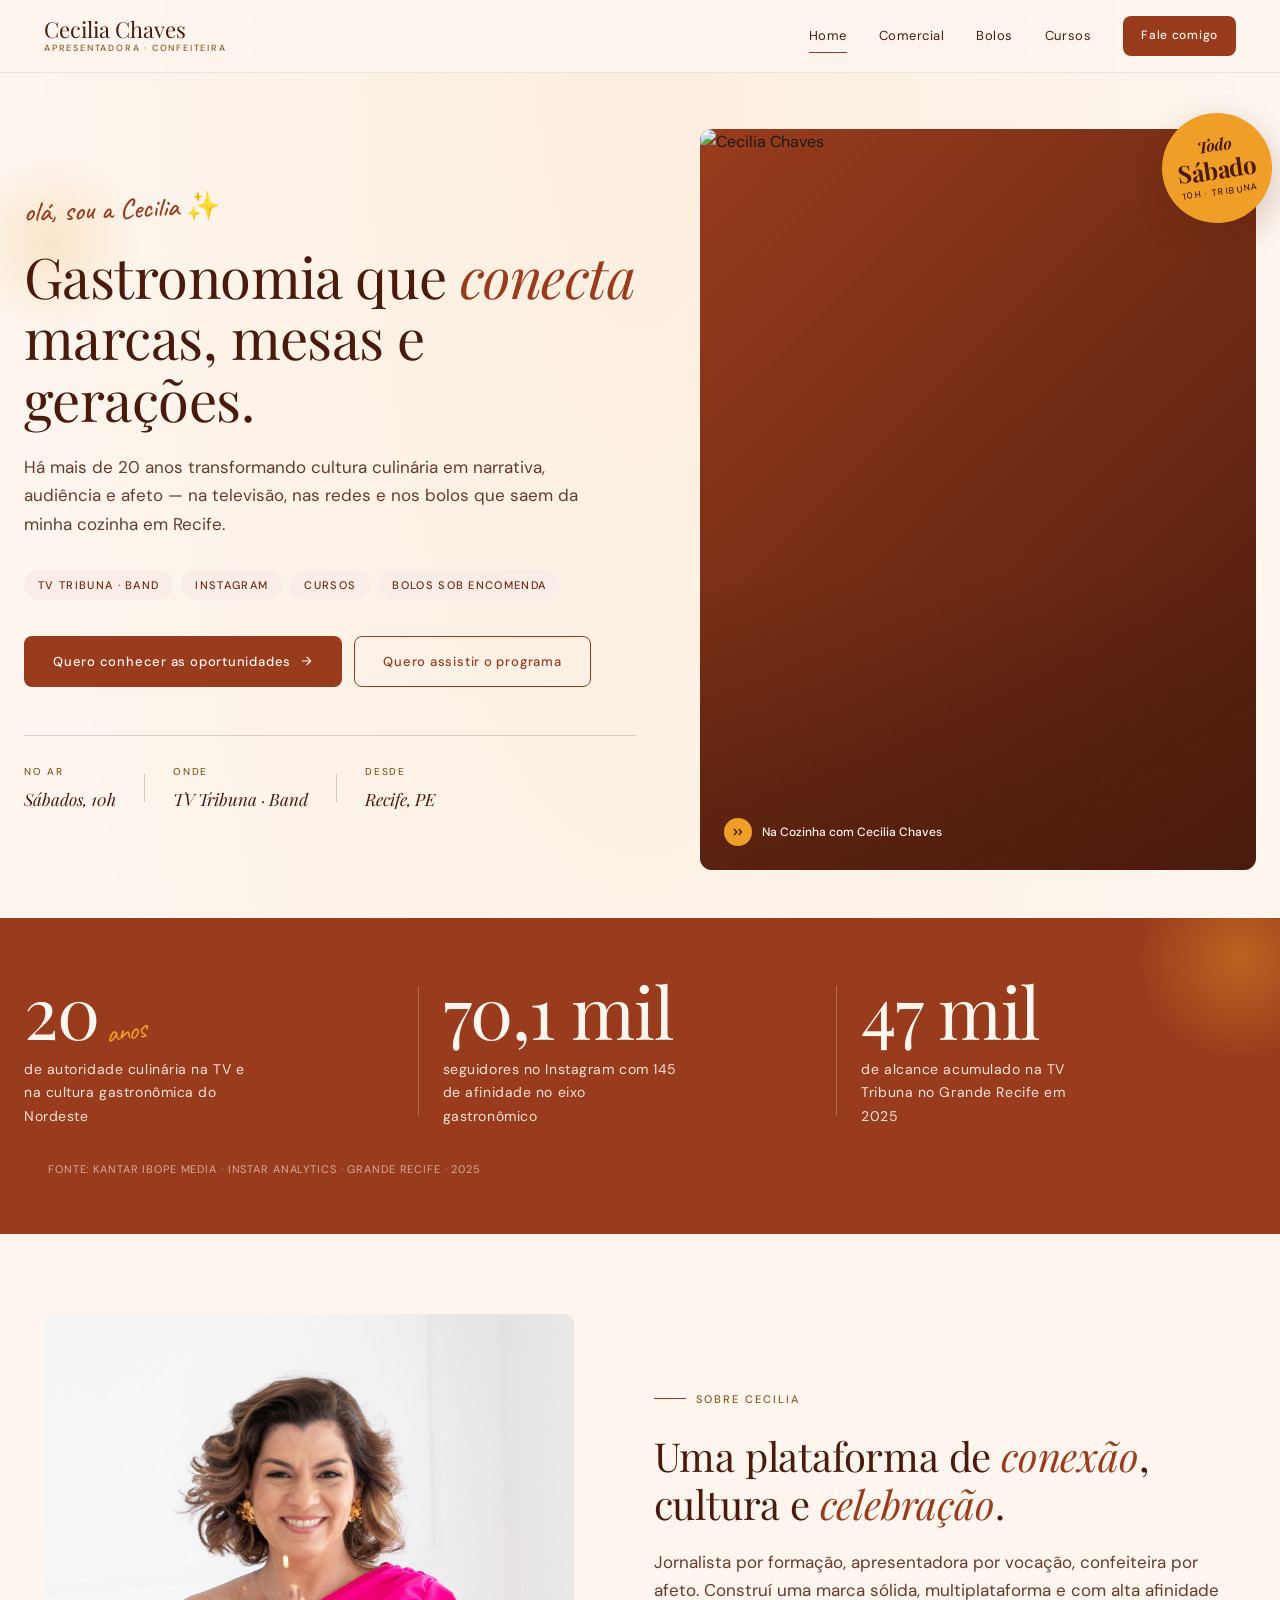
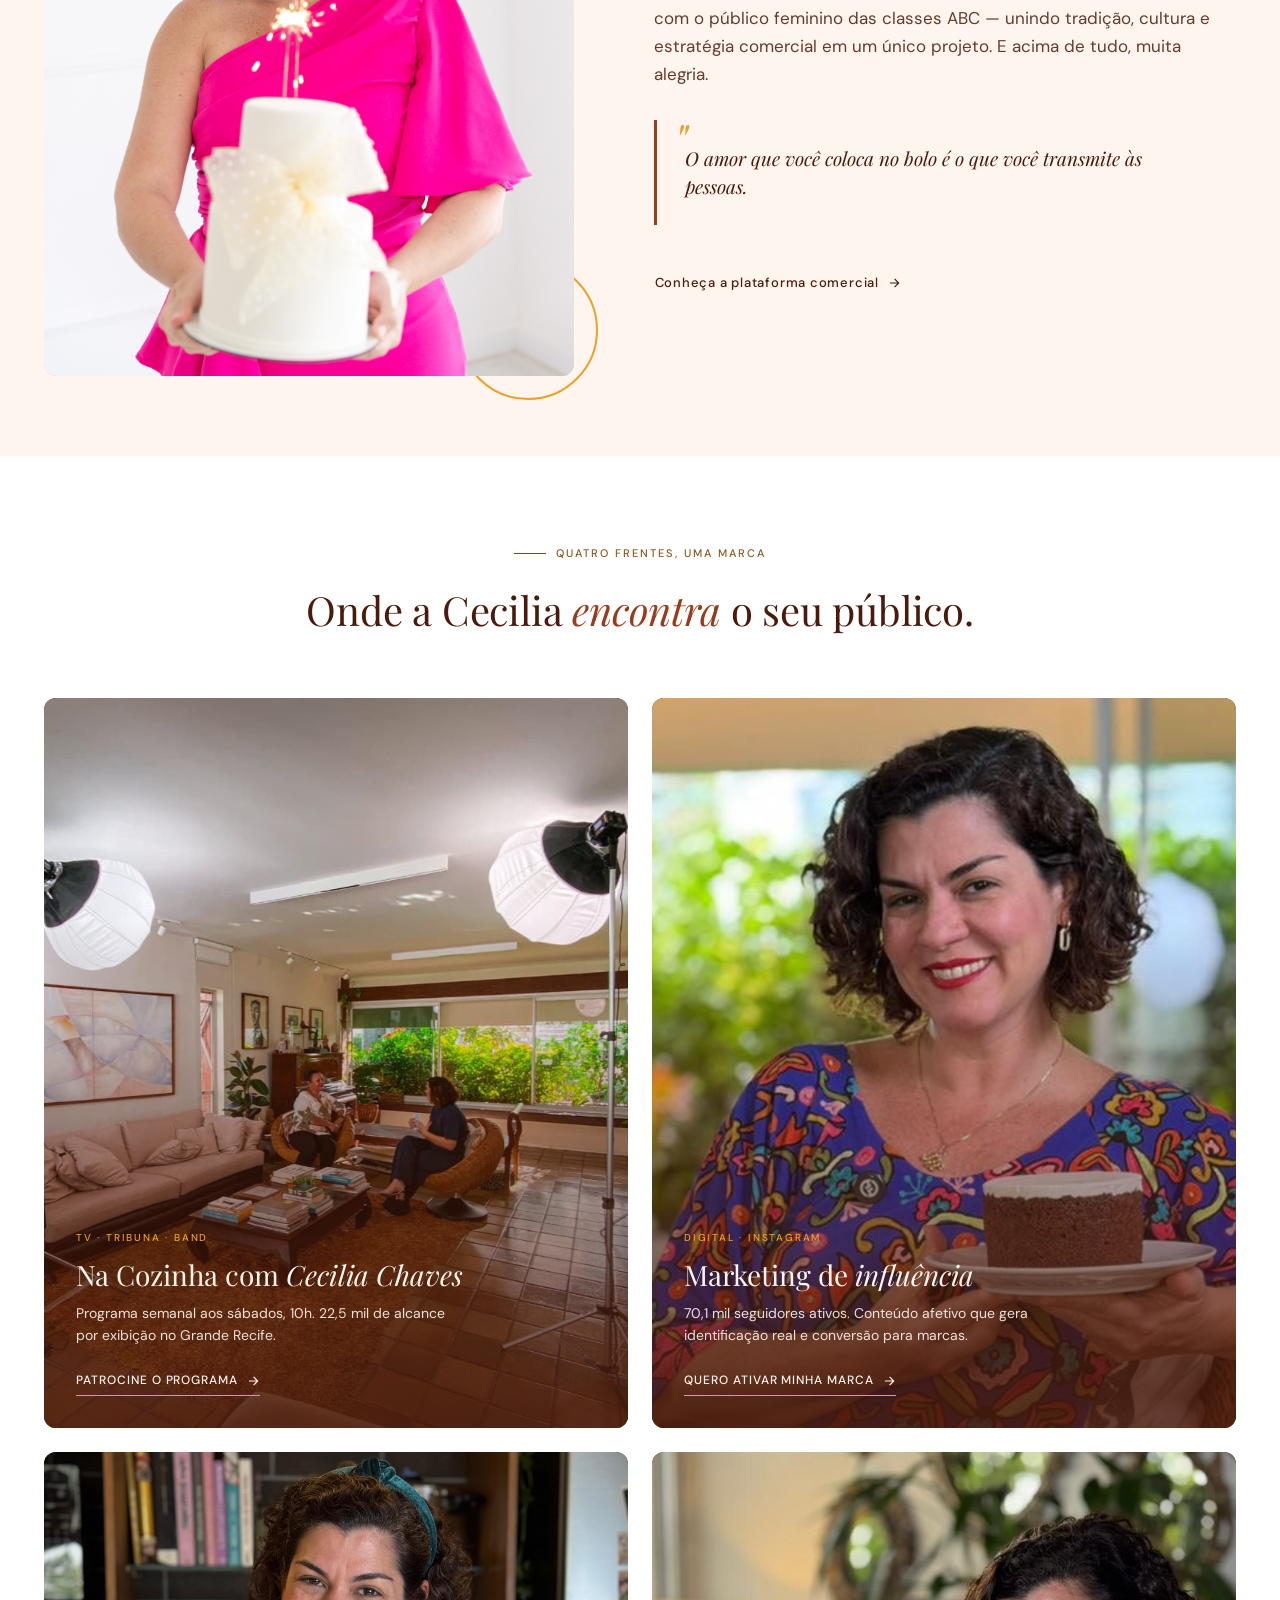
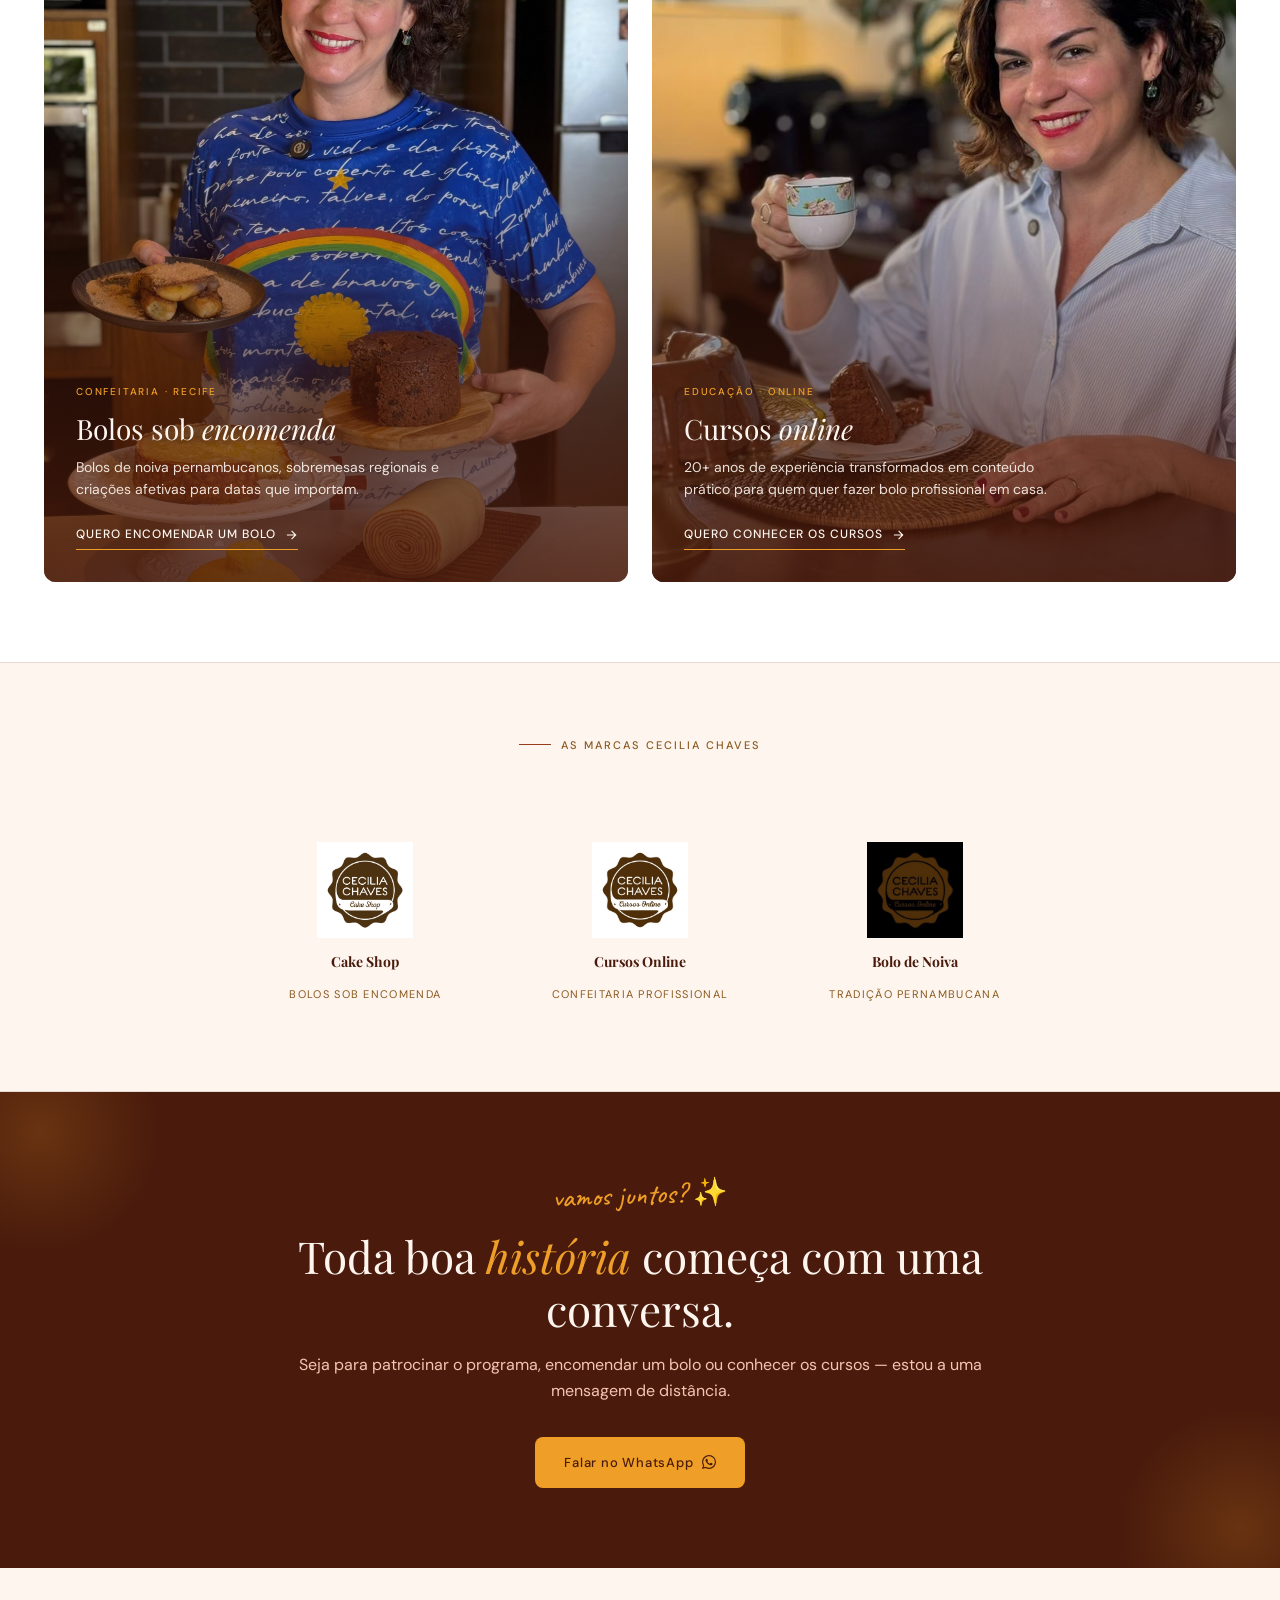
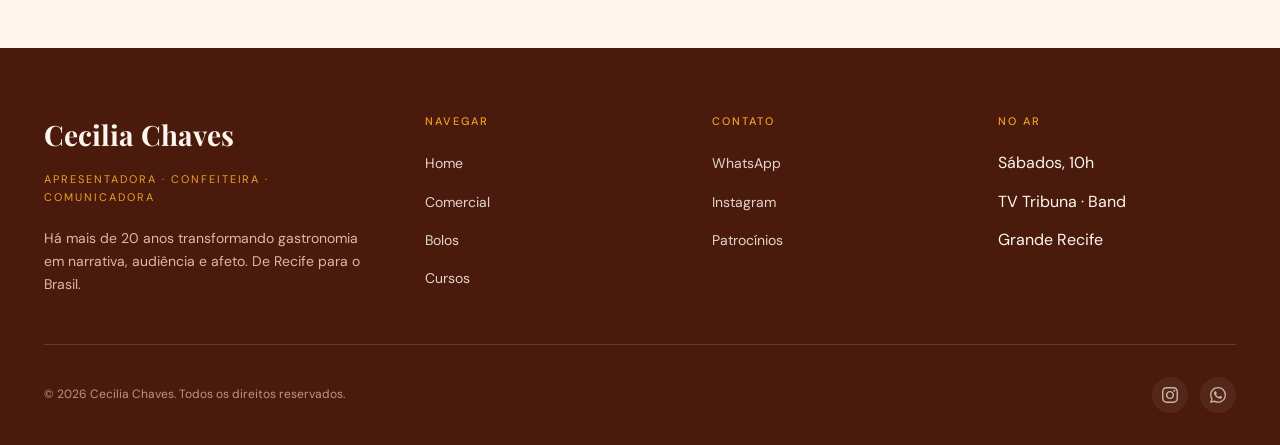
==== index.html @ 83be146f "versão inicial site" ====
<!DOCTYPE html>
<html lang="pt-BR">
<head>
  <meta charset="UTF-8">
  <meta name="viewport" content="width=device-width, initial-scale=1.0">
  <title>Cecilia Chaves — Apresentadora, Confeiteira, Comunicadora</title>
  <meta name="description" content="Há mais de 20 anos transformando gastronomia em narrativa, audiência e afeto. Apresentadora do Na Cozinha com Cecilia Chaves na TV Tribuna | Band.">
  <link rel="preconnect" href="https://fonts.googleapis.com">
  <link rel="preconnect" href="https://fonts.gstatic.com" crossorigin>
  <link href="https://fonts.googleapis.com/css2?family=Playfair+Display:ital,wght@0,400;0,700;1,400;1,700&family=DM+Sans:wght@300;400;500&family=Caveat:wght@400;500&display=swap" rel="stylesheet">
  <link rel="stylesheet" href="style.css">
  <style>
    /* Subtle warm gradient on page background */
    body {
      background:
        radial-gradient(ellipse 80% 60% at 50% 0%, rgba(239, 159, 39, 0.08) 0%, transparent 60%),
        var(--creme);
    }

    /* HERO */
    .hero {
      padding: 56px 24px 48px;
      overflow: hidden;
      position: relative;
    }
    .hero::before {
      content: '';
      position: absolute;
      top: 80px;
      left: -40px;
      width: 180px;
      height: 180px;
      background: radial-gradient(circle, rgba(239, 159, 39, 0.18) 0%, transparent 70%);
      pointer-events: none;
      z-index: 0;
    }
    .hero__inner {
      max-width: var(--max-width);
      margin: 0 auto;
      display: grid;
      grid-template-columns: 1.1fr 1fr;
      gap: 64px;
      align-items: center;
      position: relative;
      z-index: 1;
    }
    .hero__handwritten {
      font-family: 'Caveat', cursive;
      font-weight: 500;
      font-size: 28px;
      color: var(--terracota);
      margin: 0 0 12px;
      transform: rotate(-2deg);
      display: inline-block;
    }
    .hero__roles {
      display: flex;
      flex-wrap: wrap;
      gap: 8px;
      margin-bottom: 36px;
    }
    .hero__ctas {
      display: flex;
      flex-wrap: wrap;
      gap: 12px;
      margin-bottom: 48px;
    }
    .hero__meta {
      display: flex;
      align-items: center;
      gap: 28px;
      padding-top: 28px;
      border-top: 0.5px solid rgba(74, 27, 12, 0.18);
      flex-wrap: wrap;
    }
    .hero__meta-label {
      font-family: var(--font-body);
      font-weight: 500;
      font-size: 10px;
      letter-spacing: 0.18em;
      text-transform: uppercase;
      color: var(--canela);
      margin-bottom: 4px;
    }
    .hero__meta-value {
      font-family: var(--font-display);
      font-style: italic;
      font-size: 17px;
      color: var(--cacau);
    }
    .hero__meta-divider {
      width: 1px;
      height: 28px;
      background: rgba(74, 27, 12, 0.18);
    }
    .hero__visual {
      position: relative;
      aspect-ratio: 3 / 4;
    }
    .hero__photo {
      width: 100%;
      height: 100%;
      border-radius: var(--radius-md);
      overflow: hidden;
      position: relative;
      background: linear-gradient(135deg, var(--terracota) 0%, var(--cacau) 100%);
    }
    .hero__photo img {
      width: 100%;
      height: 100%;
      object-fit: cover;
      object-position: center 35%;
    }
    .hero__photo::after {
      content: '';
      position: absolute;
      inset: 0;
      background: linear-gradient(180deg, transparent 60%, rgba(74, 27, 12, 0.55) 100%);
      pointer-events: none;
      z-index: 1;
    }
    .hero__photo-caption {
      position: absolute;
      left: 24px;
      bottom: 24px;
      right: 24px;
      z-index: 2;
      display: flex;
      align-items: center;
      gap: 10px;
      color: var(--creme);
    }
    .hero__photo-caption-icon {
      width: 28px;
      height: 28px;
      border-radius: 50%;
      background: var(--mel);
      display: flex;
      align-items: center;
      justify-content: center;
      flex-shrink: 0;
    }
    .hero__photo-caption-text {
      font-family: var(--font-body);
      font-weight: 500;
      font-size: 12px;
      line-height: 1.4;
    }
    .hero__badge {
      position: absolute;
      top: -16px;
      right: -16px;
      width: 110px;
      height: 110px;
      border-radius: 50%;
      background: var(--mel);
      color: var(--cacau);
      display: flex;
      flex-direction: column;
      align-items: center;
      justify-content: center;
      text-align: center;
      transform: rotate(-8deg);
      z-index: 3;
      box-shadow: 0 12px 32px rgba(74, 27, 12, 0.22);
      animation: badgeBob 4s ease-in-out infinite;
    }
    @keyframes badgeBob {
      0%, 100% { transform: rotate(-8deg) translateY(0); }
      50% { transform: rotate(-6deg) translateY(-4px); }
    }
    .hero__badge-day {
      font-family: var(--font-display);
      font-style: italic;
      font-weight: 700;
      font-size: 16px;
      line-height: 1;
    }
    .hero__badge-time {
      font-family: var(--font-display);
      font-weight: 700;
      font-size: 24px;
      line-height: 1;
      margin: 4px 0 4px;
    }
    .hero__badge-channel {
      font-family: var(--font-body);
      font-weight: 500;
      font-size: 9px;
      letter-spacing: 0.16em;
      text-transform: uppercase;
    }

    /* STATS BAR */
    .stats {
      background: var(--terracota);
      color: var(--creme);
      padding: 56px 24px;
      position: relative;
      overflow: hidden;
    }
    .stats::before {
      content: '';
      position: absolute;
      top: -80px;
      right: -80px;
      width: 240px;
      height: 240px;
      background: radial-gradient(circle, rgba(239, 159, 39, 0.4) 0%, transparent 60%);
      border-radius: 50%;
    }
    .stats__inner {
      max-width: var(--max-width);
      margin: 0 auto;
      display: grid;
      grid-template-columns: repeat(3, 1fr);
      gap: 24px;
      position: relative;
    }
    .stat {
      text-align: left;
      padding-right: 32px;
      position: relative;
    }
    .stat:not(:last-child)::after {
      content: '';
      position: absolute;
      right: 0;
      top: 12px;
      bottom: 12px;
      width: 1px;
      background: rgba(253, 245, 238, 0.25);
    }
    .stat__number {
      font-family: var(--font-display);
      font-weight: 400;
      font-size: clamp(40px, 6vw, 72px);
      line-height: 1;
      margin: 0 0 12px;
      letter-spacing: -0.02em;
      display: flex;
      align-items: baseline;
      gap: 8px;
    }
    .stat__number-mark {
      font-family: 'Caveat', cursive;
      font-size: 28px;
      color: var(--mel);
      transform: rotate(-8deg);
      display: inline-block;
    }
    .stat__label {
      font-family: var(--font-body);
      font-weight: 400;
      font-size: 14px;
      letter-spacing: 0.04em;
      opacity: 0.9;
      max-width: 240px;
    }
    .stats__source {
      max-width: var(--max-width);
      margin: 32px auto 0;
      padding: 0 24px;
      font-size: 11px;
      letter-spacing: 0.08em;
      text-transform: uppercase;
      opacity: 0.6;
      position: relative;
    }

    /* SOBRE */
    .sobre {
      position: relative;
    }
    .sobre__inner {
      max-width: var(--max-width);
      margin: 0 auto;
      display: grid;
      grid-template-columns: 1fr 1.1fr;
      gap: 80px;
      align-items: center;
    }
    .sobre__visual-wrap {
      position: relative;
    }
    .sobre__visual {
      aspect-ratio: 4 / 5;
      border-radius: var(--radius-md);
      overflow: hidden;
      background: var(--pessego);
      position: relative;
      z-index: 1;
    }
    .sobre__visual img {
      width: 100%;
      height: 100%;
      object-fit: cover;
      object-position: center 25%;
    }
    .sobre__circle {
      position: absolute;
      bottom: -24px;
      right: -24px;
      width: 140px;
      height: 140px;
      border: 2px solid var(--mel);
      border-radius: 50%;
      z-index: 0;
    }
    .sobre__quote {
      margin: 32px 0;
      padding: 24px 28px;
      border-left: 3px solid var(--terracota);
      background: var(--creme);
      font-family: var(--font-display);
      font-style: italic;
      font-size: 19px;
      line-height: 1.5;
      color: var(--cacau);
      position: relative;
      border-radius: 0 8px 8px 0;
    }
    .sobre__quote-mark {
      position: absolute;
      top: -4px;
      left: 16px;
      font-family: var(--font-display);
      font-size: 48px;
      color: var(--mel);
      line-height: 1;
    }

    /* PILLARS */
    .pillars__head {
      text-align: center;
      margin-bottom: 64px;
    }
    .pillars__grid {
      display: grid;
      grid-template-columns: repeat(2, 1fr);
      gap: 24px;
      max-width: var(--max-width);
      margin: 0 auto;
    }
    .pillar {
      position: relative;
      border-radius: var(--radius-md);
      overflow: hidden;
      aspect-ratio: 4 / 5;
      background: var(--cacau);
      display: flex;
      align-items: flex-end;
      transition: transform 0.3s ease, box-shadow 0.3s ease;
    }
    .pillar:hover {
      transform: translateY(-6px);
      box-shadow: 0 20px 40px rgba(74, 27, 12, 0.25);
    }
    .pillar img {
      position: absolute;
      inset: 0;
      width: 100%;
      height: 100%;
      object-fit: cover;
      z-index: 0;
      transition: transform 0.6s ease;
    }
    .pillar:hover img {
      transform: scale(1.04);
    }
    .pillar::after {
      content: '';
      position: absolute;
      inset: 0;
      background: linear-gradient(180deg, transparent 30%, rgba(74, 27, 12, 0.85) 100%);
      z-index: 1;
    }
    .pillar__content {
      position: relative;
      z-index: 2;
      padding: 32px;
      color: var(--creme);
      width: 100%;
    }
    .pillar__eyebrow {
      font-family: var(--font-body);
      font-weight: 500;
      font-size: 10px;
      letter-spacing: 0.18em;
      text-transform: uppercase;
      color: var(--mel);
      margin-bottom: 12px;
    }
    .pillar__title {
      font-family: var(--font-display);
      font-weight: 400;
      font-size: 28px;
      line-height: 1.15;
      margin: 0 0 12px;
    }
    .pillar__title em {
      font-style: italic;
    }
    .pillar__desc {
      font-size: 14px;
      line-height: 1.55;
      opacity: 0.9;
      margin: 0 0 20px;
      max-width: 380px;
    }
    .pillar__cta {
      display: inline-flex;
      align-items: center;
      gap: 8px;
      font-family: var(--font-body);
      font-weight: 500;
      font-size: 12px;
      letter-spacing: 0.08em;
      text-transform: uppercase;
      color: var(--creme);
      border-bottom: 1px solid var(--mel);
      padding-bottom: 4px;
      transition: color 0.2s ease, border-color 0.2s ease;
    }
    .pillar__cta:hover {
      color: var(--mel);
    }
    .pillar__cta svg {
      width: 14px;
      height: 14px;
    }

    /* SUB-BRANDS */
    .subbrands {
      padding: 64px 24px;
      border-top: 0.5px solid rgba(74, 27, 12, 0.12);
      border-bottom: 0.5px solid rgba(74, 27, 12, 0.12);
      background: var(--creme);
    }
    .subbrands__head {
      text-align: center;
      margin-bottom: 40px;
    }
    .subbrands__grid {
      max-width: 800px;
      margin: 0 auto;
      display: grid;
      grid-template-columns: repeat(3, 1fr);
      gap: 24px;
      align-items: center;
    }
    .subbrand {
      display: flex;
      flex-direction: column;
      align-items: center;
      text-align: center;
      gap: 12px;
      padding: 24px;
      border-radius: var(--radius-md);
      transition: background 0.2s ease, transform 0.2s ease;
    }
    .subbrand:hover {
      background: var(--creme-warm);
      transform: translateY(-2px);
    }
    .subbrand__logo {
      width: 96px;
      height: 96px;
      object-fit: contain;
      object-position: center;
    }
    .subbrand__name {
      font-family: var(--font-display);
      font-weight: 700;
      font-size: 14px;
      color: var(--cacau);
      margin: 0;
    }
    .subbrand__tag {
      font-family: var(--font-body);
      font-size: 11px;
      letter-spacing: 0.12em;
      text-transform: uppercase;
      color: var(--canela);
    }

    /* CTA STRIP */
    .cta-strip {
      background: var(--cacau);
      color: var(--creme);
      padding: 80px 24px;
      text-align: center;
      position: relative;
      overflow: hidden;
    }
    .cta-strip::before,
    .cta-strip::after {
      content: '';
      position: absolute;
      width: 280px;
      height: 280px;
      border-radius: 50%;
      background: radial-gradient(circle, rgba(239, 159, 39, 0.18) 0%, transparent 60%);
    }
    .cta-strip::before {
      top: -100px;
      left: -100px;
    }
    .cta-strip::after {
      bottom: -100px;
      right: -100px;
    }
    .cta-strip__inner {
      max-width: 720px;
      margin: 0 auto;
      position: relative;
    }
    .cta-strip__handwritten {
      font-family: 'Caveat', cursive;
      font-weight: 500;
      font-size: 28px;
      color: var(--mel);
      margin: 0 0 12px;
      transform: rotate(-2deg);
      display: inline-block;
    }
    .cta-strip h2 {
      font-family: var(--font-display);
      font-weight: 400;
      font-size: clamp(28px, 4vw, 44px);
      line-height: 1.2;
      margin: 0 0 16px;
      color: var(--creme);
    }
    .cta-strip h2 em {
      font-style: italic;
      color: var(--mel);
    }
    .cta-strip p {
      font-size: 16px;
      line-height: 1.65;
      margin: 0 0 32px;
      color: var(--pessego);
    }

    /* RESPONSIVE */
    @media (max-width: 960px) {
      .hero { padding: 32px 20px 32px; }
      .hero__inner {
        grid-template-columns: 1fr;
        gap: 40px;
      }
      .hero__visual {
        aspect-ratio: 4 / 5;
        max-width: 480px;
        margin: 0 auto;
        width: 100%;
      }
      .hero__badge {
        width: 88px;
        height: 88px;
        top: -12px;
        right: -8px;
      }
      .hero__badge-time { font-size: 18px; }
      .hero__badge-day { font-size: 13px; }

      .stats__inner {
        grid-template-columns: 1fr;
        gap: 32px;
      }
      .stat:not(:last-child)::after { display: none; }
      .stat:not(:last-child) {
        padding-bottom: 32px;
        border-bottom: 0.5px solid rgba(253, 245, 238, 0.18);
      }

      .sobre__inner {
        grid-template-columns: 1fr;
        gap: 40px;
      }
      .sobre__visual-wrap {
        max-width: 440px;
        margin: 0 auto;
        width: 100%;
      }

      .pillars__grid {
        grid-template-columns: 1fr;
        gap: 16px;
      }
      .pillar { aspect-ratio: 4 / 3; }
      .pillar__title { font-size: 24px; }

      .subbrands__grid {
        grid-template-columns: 1fr;
        gap: 8px;
      }
      .subbrand__logo {
        width: 80px;
        height: 80px;
      }
    }

    @media (max-width: 480px) {
      .hero__meta-divider { display: none; }
      .hero__meta > div { flex: 1 1 45%; }
      .btn {
        flex: 1 1 auto;
        justify-content: center;
      }
    }
  </style>
</head>
<body>

  <!-- HEADER -->
  <header class="site-header">
    <div class="site-header__inner">
      <a href="index.html" class="site-logo">
        Cecilia Chaves
        <small>Apresentadora · Confeiteira</small>
      </a>
      <button class="menu-toggle" aria-label="Abrir menu" id="menuToggle">
        <span class="menu-toggle__bar"></span>
      </button>
      <nav class="site-nav" id="siteNav">
        <a href="index.html" class="site-nav__link site-nav__link--active">Home</a>
        <a href="comercial.html" class="site-nav__link">Comercial</a>
        <a href="bolos.html" class="site-nav__link">Bolos</a>
        <a href="cursos.html" class="site-nav__link">Cursos</a>
        <a href="https://wa.me/5581986392033?text=Ol%C3%A1%2C+gostaria+de+falar+com+a+Cecilia." class="site-nav__cta" target="_blank" rel="noopener">Fale comigo</a>
      </nav>
    </div>
  </header>

  <!-- HERO -->
  <section class="hero">
    <div class="hero__inner">
      <div>
        <span class="hero__handwritten">olá, sou a Cecilia ✨</span>
        <h1 class="h-display">Gastronomia que <em>conecta</em> marcas, mesas e gerações.</h1>
        <p class="lede">Há mais de 20 anos transformando cultura culinária em narrativa, audiência e afeto — na televisão, nas redes e nos bolos que saem da minha cozinha em Recife.</p>

        <div class="hero__roles">
          <span class="pill">TV Tribuna · Band</span>
          <span class="pill">Instagram</span>
          <span class="pill">Cursos</span>
          <span class="pill">Bolos sob encomenda</span>
        </div>

        <div class="hero__ctas">
          <a class="btn btn--primary" href="comercial.html">
            Quero conhecer as oportunidades
            <svg viewBox="0 0 24 24" fill="none" stroke="currentColor" stroke-width="2"><path d="M5 12h14M13 5l7 7-7 7"/></svg>
          </a>
          <a class="btn btn--secondary" href="#programa">Quero assistir o programa</a>
        </div>

        <div class="hero__meta">
          <div>
            <div class="hero__meta-label">No ar</div>
            <div class="hero__meta-value">Sábados, 10h</div>
          </div>
          <div class="hero__meta-divider"></div>
          <div>
            <div class="hero__meta-label">Onde</div>
            <div class="hero__meta-value">TV Tribuna · Band</div>
          </div>
          <div class="hero__meta-divider"></div>
          <div>
            <div class="hero__meta-label">Desde</div>
            <div class="hero__meta-value">Recife, PE</div>
          </div>
        </div>
      </div>

      <div class="hero__visual">
        <div class="hero__photo">
          <img src="https://limegreen-whale-302962.hostingersite.com/wp-content/uploads/2026/02/Cecilia-Demonstrando.png" alt="Cecilia Chaves">
          <div class="hero__photo-caption">
            <div class="hero__photo-caption-icon">
              <svg width="14" height="14" viewBox="0 0 24 24" fill="none" stroke="#4A1B0C" stroke-width="2.5"><path d="M5 17l5-5-5-5M13 17l5-5-5-5"/></svg>
            </div>
            <div class="hero__photo-caption-text">Na Cozinha com Cecilia Chaves</div>
          </div>
        </div>
        <div class="hero__badge">
          <div class="hero__badge-day">Todo</div>
          <div class="hero__badge-time">Sábado</div>
          <div class="hero__badge-channel">10h · Tribuna</div>
        </div>
      </div>
    </div>
  </section>

  <!-- STATS -->
  <section class="stats">
    <div class="stats__inner">
      <div class="stat">
        <div class="stat__number">20<span class="stat__number-mark">anos</span></div>
        <div class="stat__label">de autoridade culinária na TV e na cultura gastronômica do Nordeste</div>
      </div>
      <div class="stat">
        <div class="stat__number">70,1 mil</div>
        <div class="stat__label">seguidores no Instagram com 145 de afinidade no eixo gastronômico</div>
      </div>
      <div class="stat">
        <div class="stat__number">47 mil</div>
        <div class="stat__label">de alcance acumulado na TV Tribuna no Grande Recife em 2025</div>
      </div>
    </div>
    <div class="stats__source">Fonte: Kantar IBOPE Media · Instar Analytics · Grande Recife · 2025</div>
  </section>

  <!-- SOBRE -->
  <section class="section section--cream sobre">
    <div class="container sobre__inner">
      <div class="sobre__visual-wrap">
        <div class="sobre__visual">
          <img src="assets/images/sobre-cecilia.jpg" alt="Cecilia Chaves comemorando">
        </div>
        <div class="sobre__circle"></div>
      </div>
      <div>
        <div class="eyebrow">Sobre Cecilia</div>
        <h2 class="h-section">Uma plataforma de <em>conexão</em>, cultura e <em>celebração</em>.</h2>
        <p class="lede">Jornalista por formação, apresentadora por vocação, confeiteira por afeto. Construí uma marca sólida, multiplataforma e com alta afinidade com o público feminino das classes ABC — unindo tradição, cultura e estratégia comercial em um único projeto. E acima de tudo, muita alegria.</p>
        <div class="sobre__quote">
          <span class="sobre__quote-mark">"</span>
          O amor que você coloca no bolo é o que você transmite às pessoas.
        </div>
        <a href="comercial.html" class="btn btn--ghost">
          Conheça a plataforma comercial
          <svg viewBox="0 0 24 24" fill="none" stroke="currentColor" stroke-width="2"><path d="M5 12h14M13 5l7 7-7 7"/></svg>
        </a>
      </div>
    </div>
  </section>

  <!-- PILLARS -->
  <section class="section section--white" id="programa">
    <div class="container">
      <div class="pillars__head">
        <div class="eyebrow eyebrow--center">Quatro frentes, uma marca</div>
        <h2 class="h-section">Onde a Cecilia <em>encontra</em> o seu público.</h2>
      </div>

      <div class="pillars__grid">
        <a class="pillar" href="comercial.html#tv">
          <img src="assets/images/tv-bts.jpg" alt="Bastidores Na Cozinha com Cecilia Chaves">
          <div class="pillar__content">
            <div class="pillar__eyebrow">TV · Tribuna · Band</div>
            <h3 class="pillar__title">Na Cozinha com <em>Cecilia Chaves</em></h3>
            <p class="pillar__desc">Programa semanal aos sábados, 10h. 22,5 mil de alcance por exibição no Grande Recife.</p>
            <span class="pillar__cta">
              Patrocine o programa
              <svg viewBox="0 0 24 24" fill="none" stroke="currentColor" stroke-width="2"><path d="M5 12h14M13 5l7 7-7 7"/></svg>
            </span>
          </div>
        </a>

        <a class="pillar" href="comercial.html#digital">
          <img src="assets/images/instagram-cecilia.png" alt="Marketing de influência no Instagram">
          <div class="pillar__content">
            <div class="pillar__eyebrow">Digital · Instagram</div>
            <h3 class="pillar__title">Marketing de <em>influência</em></h3>
            <p class="pillar__desc">70,1 mil seguidores ativos. Conteúdo afetivo que gera identificação real e conversão para marcas.</p>
            <span class="pillar__cta">
              Quero ativar minha marca
              <svg viewBox="0 0 24 24" fill="none" stroke="currentColor" stroke-width="2"><path d="M5 12h14M13 5l7 7-7 7"/></svg>
            </span>
          </div>
        </a>

        <a class="pillar" href="bolos.html">
          <img src="assets/images/bolos-pernambuco.jpg" alt="Confeitaria Cecilia Chaves">
          <div class="pillar__content">
            <div class="pillar__eyebrow">Confeitaria · Recife</div>
            <h3 class="pillar__title">Bolos sob <em>encomenda</em></h3>
            <p class="pillar__desc">Bolos de noiva pernambucanos, sobremesas regionais e criações afetivas para datas que importam.</p>
            <span class="pillar__cta">
              Quero encomendar um bolo
              <svg viewBox="0 0 24 24" fill="none" stroke="currentColor" stroke-width="2"><path d="M5 12h14M13 5l7 7-7 7"/></svg>
            </span>
          </div>
        </a>

        <a class="pillar" href="cursos.html">
          <img src="assets/images/cursos-cecilia.jpg" alt="Cursos online Cecilia Chaves">
          <div class="pillar__content">
            <div class="pillar__eyebrow">Educação · Online</div>
            <h3 class="pillar__title">Cursos <em>online</em></h3>
            <p class="pillar__desc">20+ anos de experiência transformados em conteúdo prático para quem quer fazer bolo profissional em casa.</p>
            <span class="pillar__cta">
              Quero conhecer os cursos
              <svg viewBox="0 0 24 24" fill="none" stroke="currentColor" stroke-width="2"><path d="M5 12h14M13 5l7 7-7 7"/></svg>
            </span>
          </div>
        </a>
      </div>
    </div>
  </section>

  <!-- SUB-BRANDS -->
  <section class="subbrands">
    <div class="subbrands__head">
      <div class="eyebrow eyebrow--center">As marcas Cecilia Chaves</div>
    </div>
    <div class="subbrands__grid">
      <a class="subbrand" href="bolos.html">
        <img class="subbrand__logo" src="assets/logos/cake-shop.jpg" alt="Cecilia Chaves Cake Shop">
        <div class="subbrand__name">Cake Shop</div>
        <div class="subbrand__tag">Bolos sob encomenda</div>
      </a>
      <a class="subbrand" href="cursos.html">
        <img class="subbrand__logo" src="assets/logos/cursos-online.jpg" alt="Cecilia Chaves Cursos Online">
        <div class="subbrand__name">Cursos Online</div>
        <div class="subbrand__tag">Confeitaria profissional</div>
      </a>
      <a class="subbrand" href="bolos.html#bolo-noiva">
        <img class="subbrand__logo" src="assets/logos/logo-2.png" alt="Bolo de Noiva Pernambucano">
        <div class="subbrand__name">Bolo de Noiva</div>
        <div class="subbrand__tag">Tradição pernambucana</div>
      </a>
    </div>
  </section>

  <!-- FINAL CTA -->
  <section class="cta-strip">
    <div class="cta-strip__inner">
      <span class="cta-strip__handwritten">vamos juntos? ✨</span>
      <h2>Toda boa <em>história</em> começa com uma conversa.</h2>
      <p>Seja para patrocinar o programa, encomendar um bolo ou conhecer os cursos — estou a uma mensagem de distância.</p>
      <a href="https://wa.me/5581986392033?text=Ol%C3%A1+Cecilia%2C+gostaria+de+falar+com+voc%C3%AA." class="btn btn--on-dark" target="_blank" rel="noopener">
        Falar no WhatsApp
        <svg viewBox="0 0 24 24" fill="currentColor"><path d="M17.472 14.382c-.297-.149-1.758-.867-2.03-.967-.273-.099-.471-.148-.67.15-.197.297-.767.966-.94 1.164-.173.199-.347.223-.644.075-.297-.15-1.255-.463-2.39-1.475-.883-.788-1.48-1.761-1.653-2.059-.173-.297-.018-.458.13-.606.134-.133.298-.347.446-.52.149-.174.198-.298.298-.497.099-.198.05-.371-.025-.52-.075-.149-.669-1.612-.916-2.207-.242-.579-.487-.5-.669-.51-.173-.008-.371-.01-.57-.01-.198 0-.52.074-.792.372-.272.297-1.04 1.016-1.04 2.479 0 1.462 1.065 2.875 1.213 3.074.149.198 2.096 3.2 5.077 4.487.709.306 1.262.489 1.694.625.712.227 1.36.195 1.871.118.571-.085 1.758-.719 2.006-1.413.248-.694.248-1.289.173-1.413-.074-.124-.272-.198-.57-.347m-5.421 7.403h-.004a9.87 9.87 0 01-5.031-1.378l-.361-.214-3.741.982.998-3.648-.235-.374a9.86 9.86 0 01-1.51-5.26c.001-5.45 4.436-9.884 9.888-9.884 2.64 0 5.122 1.03 6.988 2.898a9.825 9.825 0 012.893 6.994c-.003 5.45-4.437 9.884-9.885 9.884m8.413-18.297A11.815 11.815 0 0012.05 0C5.495 0 .16 5.335.157 11.892c0 2.096.547 4.142 1.588 5.945L.057 24l6.305-1.654a11.882 11.882 0 005.683 1.448h.005c6.554 0 11.89-5.335 11.893-11.893a11.821 11.821 0 00-3.48-8.413z"/></svg>
      </a>
    </div>
  </section>

  <!-- FOOTER -->
  <footer class="site-footer">
    <div class="site-footer__inner">
      <div class="site-footer__top">
        <div class="site-footer__brand-block">
          <h3 class="site-footer__brand">Cecilia Chaves</h3>
          <div class="site-footer__brand-tag">Apresentadora · Confeiteira · Comunicadora</div>
          <p class="site-footer__bio">Há mais de 20 anos transformando gastronomia em narrativa, audiência e afeto. De Recife para o Brasil.</p>
        </div>
        <div>
          <h4 class="site-footer__title">Navegar</h4>
          <ul class="site-footer__list">
            <li><a href="index.html">Home</a></li>
            <li><a href="comercial.html">Comercial</a></li>
            <li><a href="bolos.html">Bolos</a></li>
            <li><a href="cursos.html">Cursos</a></li>
          </ul>
        </div>
        <div>
          <h4 class="site-footer__title">Contato</h4>
          <ul class="site-footer__list">
            <li><a href="https://wa.me/5581986392033" target="_blank" rel="noopener">WhatsApp</a></li>
            <li><a href="https://instagram.com/cecilia_chaves" target="_blank" rel="noopener">Instagram</a></li>
            <li><a href="comercial.html#form">Patrocínios</a></li>
          </ul>
        </div>
        <div>
          <h4 class="site-footer__title">No ar</h4>
          <ul class="site-footer__list">
            <li>Sábados, 10h</li>
            <li>TV Tribuna · Band</li>
            <li>Grande Recife</li>
          </ul>
        </div>
      </div>
      <div class="site-footer__bottom">
        <div>© 2026 Cecilia Chaves. Todos os direitos reservados.</div>
        <div class="site-footer__social">
          <a href="https://instagram.com/cecilia_chaves" target="_blank" rel="noopener" aria-label="Instagram">
            <svg viewBox="0 0 24 24"><path d="M12 2.163c3.204 0 3.584.012 4.85.07 3.252.148 4.771 1.691 4.919 4.919.058 1.265.069 1.645.069 4.849 0 3.205-.012 3.584-.069 4.849-.149 3.225-1.664 4.771-4.919 4.919-1.266.058-1.644.07-4.85.07-3.204 0-3.584-.012-4.849-.07-3.26-.149-4.771-1.699-4.919-4.92-.058-1.265-.07-1.644-.07-4.849 0-3.204.013-3.583.07-4.849.149-3.227 1.664-4.771 4.919-4.919 1.266-.057 1.645-.069 4.849-.069zm0-2.163c-3.259 0-3.667.014-4.947.072-4.358.2-6.78 2.618-6.98 6.98-.059 1.281-.073 1.689-.073 4.948 0 3.259.014 3.668.072 4.948.2 4.358 2.618 6.78 6.98 6.98 1.281.058 1.689.072 4.948.072 3.259 0 3.668-.014 4.948-.072 4.354-.2 6.782-2.618 6.979-6.98.059-1.28.073-1.689.073-4.948 0-3.259-.014-3.667-.072-4.947-.196-4.354-2.617-6.78-6.979-6.98-1.281-.059-1.69-.073-4.949-.073zm0 5.838c-3.403 0-6.162 2.759-6.162 6.162s2.759 6.163 6.162 6.163 6.162-2.759 6.162-6.163c0-3.403-2.759-6.162-6.162-6.162zm0 10.162c-2.209 0-4-1.79-4-4 0-2.209 1.791-4 4-4s4 1.791 4 4c0 2.21-1.791 4-4 4zm6.406-11.845c-.796 0-1.441.645-1.441 1.44s.645 1.44 1.441 1.44c.795 0 1.439-.645 1.439-1.44s-.644-1.44-1.439-1.44z"/></svg>
          </a>
          <a href="https://wa.me/5581986392033" target="_blank" rel="noopener" aria-label="WhatsApp">
            <svg viewBox="0 0 24 24"><path d="M17.472 14.382c-.297-.149-1.758-.867-2.03-.967-.273-.099-.471-.148-.67.15-.197.297-.767.966-.94 1.164-.173.199-.347.223-.644.075-.297-.15-1.255-.463-2.39-1.475-.883-.788-1.48-1.761-1.653-2.059-.173-.297-.018-.458.13-.606.134-.133.298-.347.446-.52.149-.174.198-.298.298-.497.099-.198.05-.371-.025-.52-.075-.149-.669-1.612-.916-2.207-.242-.579-.487-.5-.669-.51-.173-.008-.371-.01-.57-.01-.198 0-.52.074-.792.372-.272.297-1.04 1.016-1.04 2.479 0 1.462 1.065 2.875 1.213 3.074.149.198 2.096 3.2 5.077 4.487.709.306 1.262.489 1.694.625.712.227 1.36.195 1.871.118.571-.085 1.758-.719 2.006-1.413.248-.694.248-1.289.173-1.413-.074-.124-.272-.198-.57-.347m-5.421 7.403h-.004a9.87 9.87 0 01-5.031-1.378l-.361-.214-3.741.982.998-3.648-.235-.374a9.86 9.86 0 01-1.51-5.26c.001-5.45 4.436-9.884 9.888-9.884 2.64 0 5.122 1.03 6.988 2.898a9.825 9.825 0 012.893 6.994c-.003 5.45-4.437 9.884-9.885 9.884m8.413-18.297A11.815 11.815 0 0012.05 0C5.495 0 .16 5.335.157 11.892c0 2.096.547 4.142 1.588 5.945L.057 24l6.305-1.654a11.882 11.882 0 005.683 1.448h.005c6.554 0 11.89-5.335 11.893-11.893a11.821 11.821 0 00-3.48-8.413z"/></svg>
          </a>
        </div>
      </div>
    </div>
  </footer>

  <script src="script.js"></script>
</body>
</html>
---- style.css ----
/* ============================================
   Cecilia Chaves — Shared Styles
   ============================================ */

:root {
  /* Brand colors */
  --cacau: #4A1B0C;
  --terracota: #993C1D;
  --terracota-deep: #712B13;
  --pimenta: #D85A30;
  --mel: #EF9F27;
  --creme: #FDF5EE;
  --creme-warm: #FAECE7;
  --canela: #8B5920;
  --caramelo: #A36F35;
  --pessego: #F5C4B3;
  --noite: #1A1A1A;

  /* Spacing scale */
  --sp-xs: 8px;
  --sp-sm: 12px;
  --sp-md: 24px;
  --sp-lg: 48px;
  --sp-xl: 80px;
  --sp-xxl: 120px;

  /* Typography */
  --font-display: 'Playfair Display', 'Georgia', serif;
  --font-body: 'DM Sans', -apple-system, system-ui, sans-serif;

  /* Layout */
  --max-width: 1240px;
  --content-width: 1080px;
  --radius-sm: 8px;
  --radius-md: 12px;
  --radius-pill: 999px;
}

/* ============================================
   Reset & Base
   ============================================ */
*, *::before, *::after {
  box-sizing: border-box;
}

html {
  scroll-behavior: smooth;
}

body {
  margin: 0;
  font-family: var(--font-body);
  font-weight: 400;
  font-size: 16px;
  line-height: 1.65;
  color: var(--noite);
  background: var(--creme);
  -webkit-font-smoothing: antialiased;
  -moz-osx-font-smoothing: grayscale;
}

img {
  max-width: 100%;
  display: block;
}

a {
  color: inherit;
  text-decoration: none;
}

button {
  font: inherit;
  cursor: pointer;
  border: none;
  background: none;
}

/* ============================================
   Layout helpers
   ============================================ */
.container {
  max-width: var(--max-width);
  margin: 0 auto;
  padding: 0 24px;
}

.container--narrow {
  max-width: var(--content-width);
}

.section {
  padding: var(--sp-xl) 0;
}

.section--lg {
  padding: var(--sp-xxl) 0;
}

.section--cream { background: var(--creme); }
.section--white { background: #FFFFFF; }
.section--cacau { background: var(--cacau); color: var(--creme); }

/* ============================================
   Typography
   ============================================ */
.eyebrow {
  display: inline-flex;
  align-items: center;
  gap: 10px;
  font-family: var(--font-body);
  font-weight: 500;
  font-size: 11px;
  letter-spacing: 0.18em;
  text-transform: uppercase;
  color: var(--canela);
  margin: 0 0 24px;
}

.eyebrow::before {
  content: '';
  width: 32px;
  height: 1px;
  background: var(--terracota);
}

.eyebrow--center {
  justify-content: center;
}

.h-display {
  font-family: var(--font-display);
  font-weight: 400;
  font-size: clamp(36px, 5vw, 56px);
  line-height: 1.1;
  letter-spacing: -0.01em;
  color: var(--cacau);
  margin: 0 0 24px;
}

.h-display em {
  font-style: italic;
  color: var(--terracota);
  font-weight: 400;
}

.h-section {
  font-family: var(--font-display);
  font-weight: 400;
  font-size: clamp(28px, 3.5vw, 40px);
  line-height: 1.2;
  color: var(--cacau);
  margin: 0 0 20px;
  letter-spacing: -0.005em;
}

.h-section em {
  font-style: italic;
  color: var(--terracota);
}

.h-card {
  font-family: var(--font-display);
  font-weight: 700;
  font-size: 22px;
  line-height: 1.3;
  color: var(--cacau);
  margin: 0 0 12px;
}

.lede {
  font-size: 17px;
  line-height: 1.65;
  color: var(--cacau);
  opacity: 0.85;
  margin: 0 0 32px;
  max-width: 580px;
}

.lede--center {
  margin-left: auto;
  margin-right: auto;
  text-align: center;
}

/* ============================================
   Buttons
   ============================================ */
.btn {
  display: inline-flex;
  align-items: center;
  gap: 8px;
  font-family: var(--font-body);
  font-weight: 500;
  font-size: 13px;
  letter-spacing: 0.06em;
  padding: 14px 28px;
  border-radius: var(--radius-sm);
  transition: all 0.2s ease;
  border: 1px solid transparent;
  white-space: nowrap;
}

.btn--primary {
  background: var(--terracota);
  color: var(--creme);
}

.btn--primary:hover {
  background: var(--cacau);
  transform: translateY(-1px);
}

.btn--secondary {
  background: transparent;
  border-color: var(--terracota);
  color: var(--terracota);
}

.btn--secondary:hover {
  background: var(--terracota);
  color: var(--creme);
}

.btn--ghost {
  background: transparent;
  color: var(--cacau);
  padding: 14px 0;
}

.btn--ghost:hover {
  color: var(--terracota);
}

.btn--on-dark {
  background: var(--mel);
  color: var(--cacau);
}

.btn--on-dark:hover {
  background: var(--creme);
  color: var(--cacau);
}

.btn svg {
  width: 14px;
  height: 14px;
}

/* ============================================
   Pills / Tags
   ============================================ */
.pill {
  display: inline-block;
  font-family: var(--font-body);
  font-weight: 500;
  font-size: 11px;
  letter-spacing: 0.12em;
  text-transform: uppercase;
  color: var(--terracota-deep);
  background: var(--creme-warm);
  padding: 6px 14px;
  border-radius: var(--radius-pill);
}

.pill--solid {
  background: var(--mel);
  color: var(--cacau);
}

/* ============================================
   Header / Navigation
   ============================================ */
.site-header {
  position: sticky;
  top: 0;
  z-index: 100;
  background: rgba(253, 245, 238, 0.92);
  backdrop-filter: blur(12px);
  -webkit-backdrop-filter: blur(12px);
  border-bottom: 0.5px solid rgba(74, 27, 12, 0.08);
}

.site-header__inner {
  display: flex;
  align-items: center;
  justify-content: space-between;
  padding: 16px 0;
  max-width: var(--max-width);
  margin: 0 auto;
  padding-left: 24px;
  padding-right: 24px;
}

.site-logo {
  font-family: var(--font-display);
  font-weight: 400;
  font-size: 22px;
  color: var(--cacau);
  line-height: 1;
}

.site-logo small {
  display: block;
  font-family: var(--font-body);
  font-weight: 500;
  font-size: 9px;
  letter-spacing: 0.2em;
  text-transform: uppercase;
  color: var(--canela);
  margin-top: 4px;
}

.site-nav {
  display: flex;
  align-items: center;
  gap: 32px;
}

.site-nav__link {
  font-family: var(--font-body);
  font-weight: 400;
  font-size: 13px;
  letter-spacing: 0.04em;
  color: var(--cacau);
  position: relative;
  transition: color 0.2s ease;
}

.site-nav__link:hover {
  color: var(--terracota);
}

.site-nav__link--active::after {
  content: '';
  position: absolute;
  bottom: -6px;
  left: 0;
  right: 0;
  height: 1px;
  background: var(--terracota);
}

.site-nav__cta {
  background: var(--terracota);
  color: var(--creme);
  padding: 10px 18px;
  border-radius: var(--radius-sm);
  font-weight: 500;
  font-size: 12px;
  letter-spacing: 0.06em;
  transition: background 0.2s ease;
}

.site-nav__cta:hover {
  background: var(--cacau);
  color: var(--creme);
}

.menu-toggle {
  display: none;
  width: 40px;
  height: 40px;
  align-items: center;
  justify-content: center;
}

.menu-toggle__bar {
  display: block;
  width: 22px;
  height: 1.5px;
  background: var(--cacau);
  position: relative;
}

.menu-toggle__bar::before,
.menu-toggle__bar::after {
  content: '';
  position: absolute;
  left: 0;
  width: 22px;
  height: 1.5px;
  background: var(--cacau);
}

.menu-toggle__bar::before { top: -7px; }
.menu-toggle__bar::after { top: 7px; }

@media (max-width: 860px) {
  .site-nav {
    display: none;
    position: absolute;
    top: 100%;
    left: 0;
    right: 0;
    flex-direction: column;
    align-items: stretch;
    gap: 0;
    background: var(--creme);
    padding: 8px 24px 24px;
    border-bottom: 0.5px solid rgba(74, 27, 12, 0.08);
  }

  .site-nav.is-open {
    display: flex;
  }

  .site-nav__link {
    padding: 14px 0;
    border-bottom: 0.5px solid rgba(74, 27, 12, 0.08);
    font-size: 14px;
  }

  .site-nav__cta {
    margin-top: 16px;
    text-align: center;
  }

  .menu-toggle {
    display: flex;
  }
}

/* ============================================
   Footer
   ============================================ */
.site-footer {
  background: var(--cacau);
  color: var(--creme);
  padding: 64px 0 32px;
  margin-top: var(--sp-xl);
}

.site-footer__inner {
  max-width: var(--max-width);
  margin: 0 auto;
  padding: 0 24px;
}

.site-footer__top {
  display: grid;
  grid-template-columns: 1.4fr 1fr 1fr 1fr;
  gap: 48px;
  padding-bottom: 48px;
  border-bottom: 0.5px solid rgba(253, 245, 238, 0.15);
}

.site-footer__brand {
  font-family: var(--font-display);
  font-size: 28px;
  margin: 0 0 12px;
  color: var(--creme);
}

.site-footer__brand-tag {
  font-family: var(--font-body);
  font-size: 11px;
  letter-spacing: 0.18em;
  text-transform: uppercase;
  color: var(--mel);
  margin: 0 0 20px;
}

.site-footer__bio {
  font-size: 14px;
  line-height: 1.65;
  color: var(--pessego);
  opacity: 0.9;
  max-width: 360px;
  margin: 0;
}

.site-footer__title {
  font-family: var(--font-body);
  font-weight: 500;
  font-size: 11px;
  letter-spacing: 0.18em;
  text-transform: uppercase;
  color: var(--mel);
  margin: 0 0 20px;
}

.site-footer__list {
  list-style: none;
  padding: 0;
  margin: 0;
  display: flex;
  flex-direction: column;
  gap: 12px;
}

.site-footer__list a {
  color: var(--creme);
  font-size: 14px;
  opacity: 0.85;
  transition: opacity 0.2s ease, color 0.2s ease;
}

.site-footer__list a:hover {
  opacity: 1;
  color: var(--mel);
}

.site-footer__bottom {
  display: flex;
  justify-content: space-between;
  align-items: center;
  padding-top: 32px;
  font-size: 12px;
  color: var(--pessego);
  opacity: 0.7;
}

.site-footer__social {
  display: flex;
  gap: 12px;
}

.site-footer__social a {
  width: 36px;
  height: 36px;
  border-radius: 50%;
  display: flex;
  align-items: center;
  justify-content: center;
  background: rgba(253, 245, 238, 0.08);
  transition: background 0.2s ease;
}

.site-footer__social a:hover {
  background: var(--mel);
}

.site-footer__social svg {
  width: 16px;
  height: 16px;
  fill: var(--creme);
  transition: fill 0.2s ease;
}

.site-footer__social a:hover svg {
  fill: var(--cacau);
}

@media (max-width: 860px) {
  .site-footer__top {
    grid-template-columns: 1fr 1fr;
    gap: 32px;
  }

  .site-footer__brand-block {
    grid-column: 1 / 3;
  }

  .site-footer__bottom {
    flex-direction: column;
    gap: 16px;
    text-align: center;
  }
}
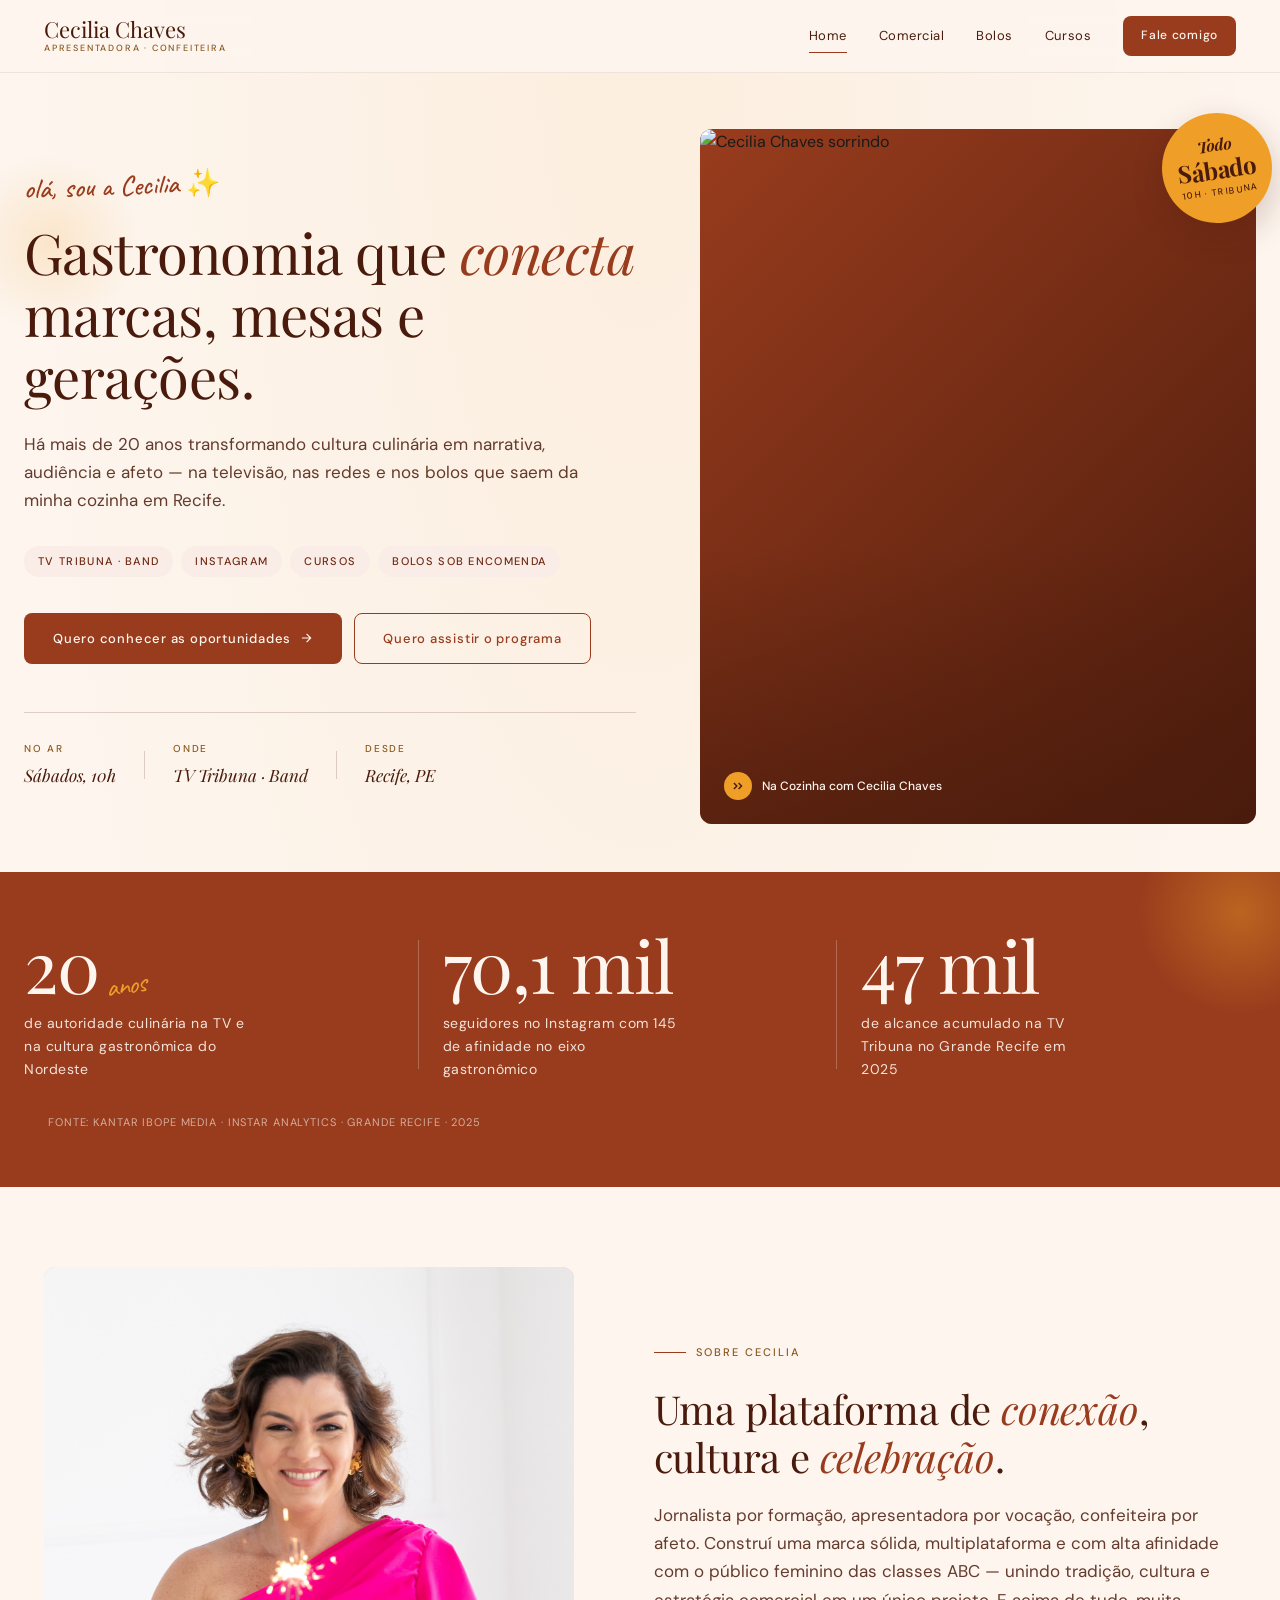
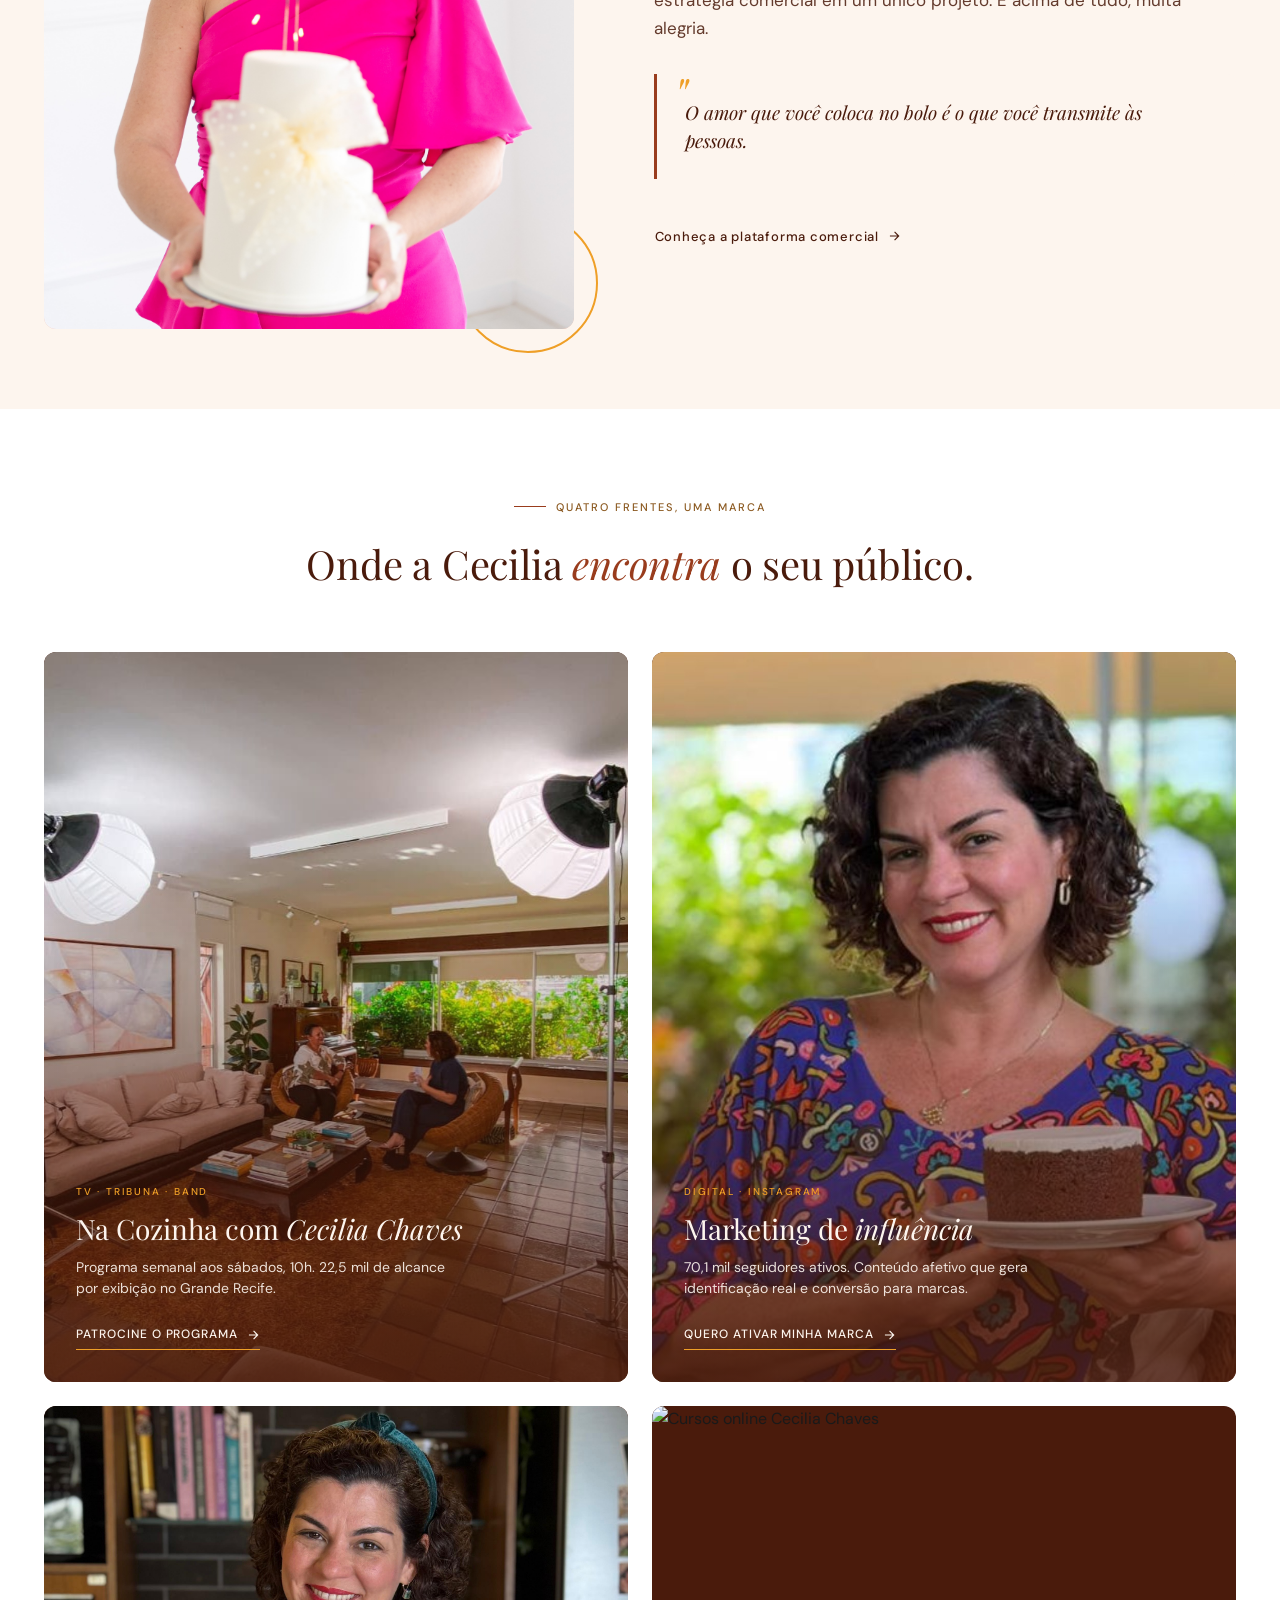
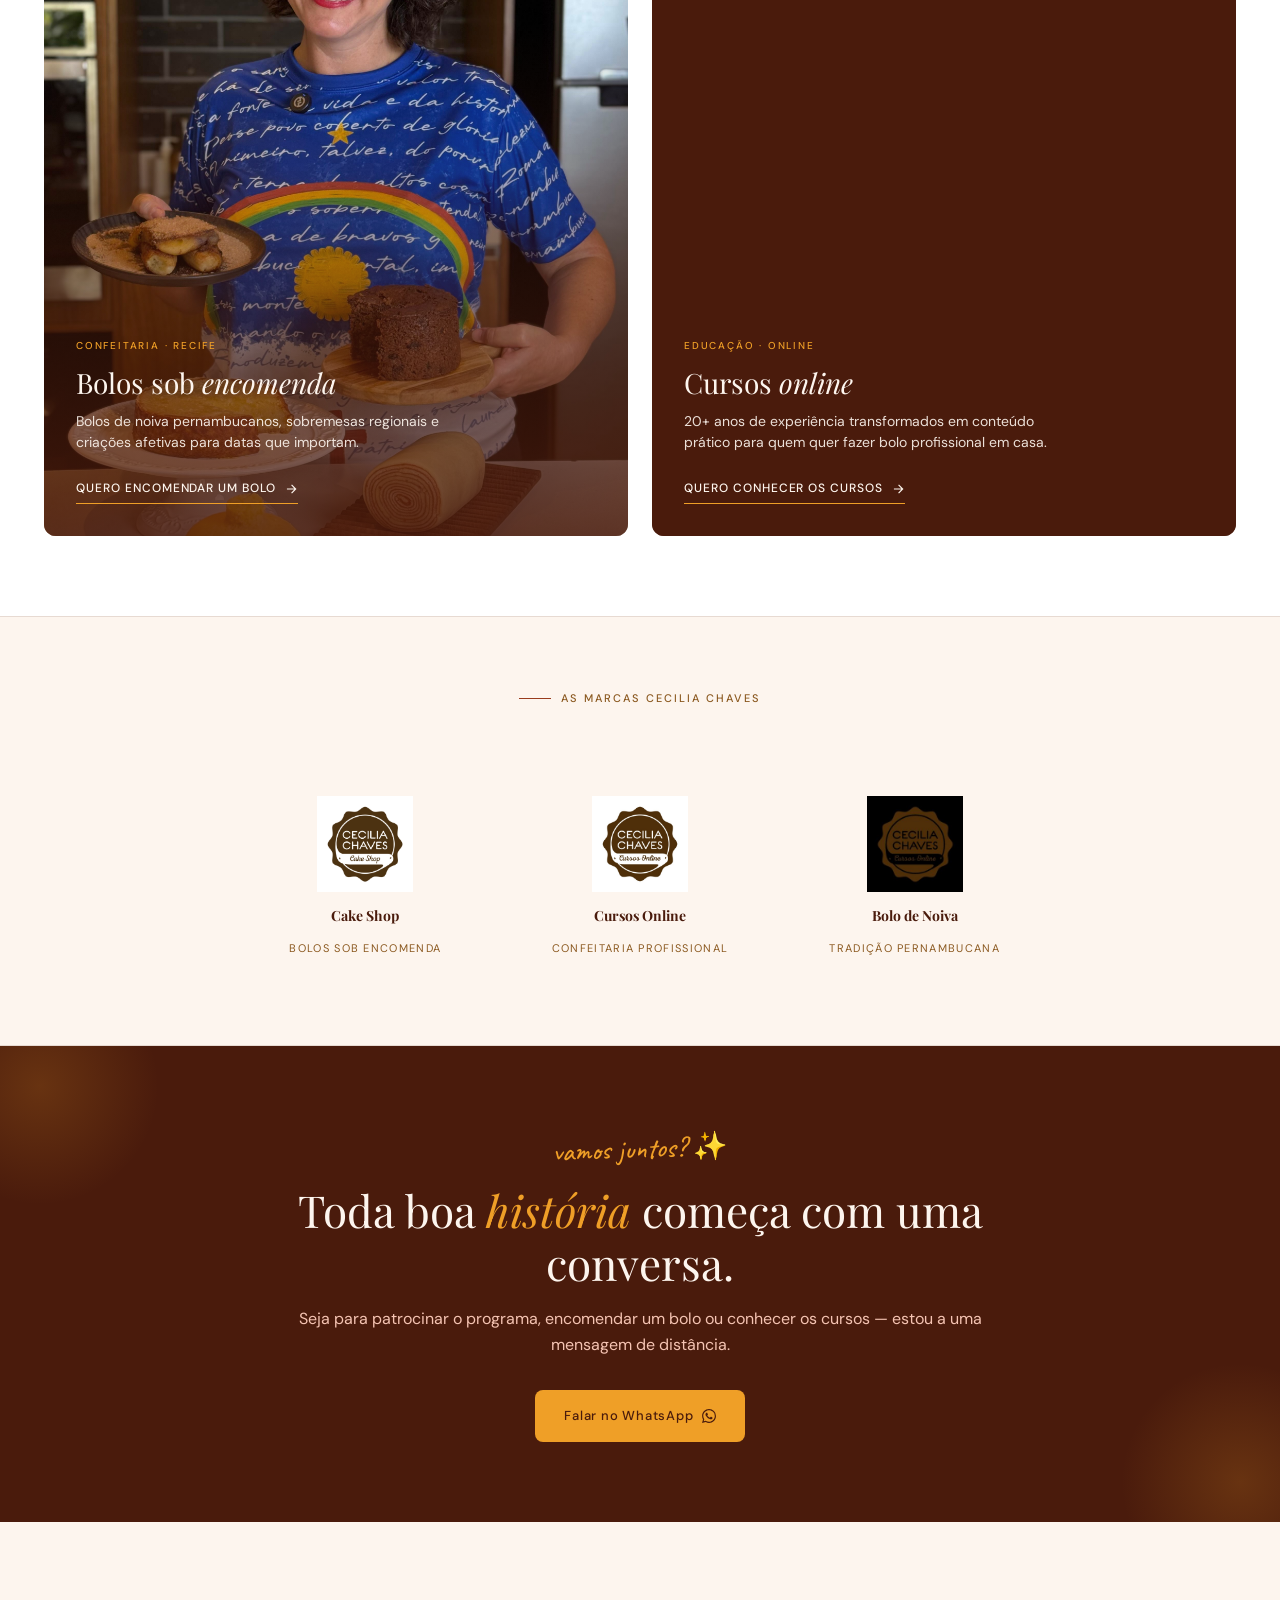
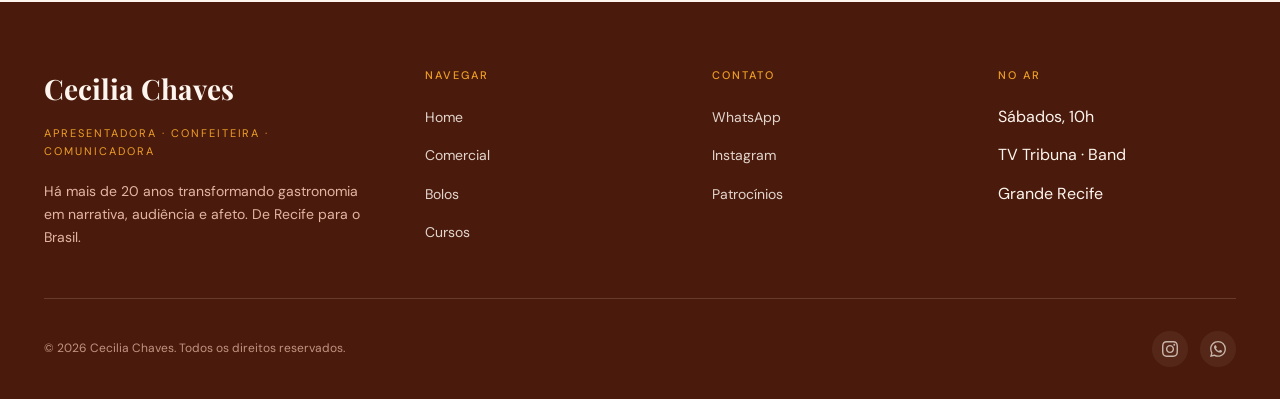
==== commit e7c77000: "troca foto hero" ====
--- a/index.html
+++ b/index.html
@@ -92,10 +92,9 @@
       width: 1px;
       height: 28px;
       background: rgba(74, 27, 12, 0.18);
-    }
-    .hero__visual {
-      position: relative;
-      aspect-ratio: 3 / 4;
+    }.hero__visual {
+      position: relative;
+      aspect-ratio: 4 / 5;
     }
     .hero__photo {
       width: 100%;
@@ -109,7 +108,7 @@
       width: 100%;
       height: 100%;
       object-fit: cover;
-      object-position: center 35%;
+      object-position: 60% center;
     }
     .hero__photo::after {
       content: '';
@@ -677,7 +676,7 @@
 
       <div class="hero__visual">
         <div class="hero__photo">
-          <img src="https://limegreen-whale-302962.hostingersite.com/wp-content/uploads/2026/02/Cecilia-Demonstrando.png" alt="Cecilia Chaves">
+          <img src="assets/images/hero-cecilia.jpg" alt="Cecilia Chaves sorrindo">
           <div class="hero__photo-caption">
             <div class="hero__photo-caption-icon">
               <svg width="14" height="14" viewBox="0 0 24 24" fill="none" stroke="#4A1B0C" stroke-width="2.5"><path d="M5 17l5-5-5-5M13 17l5-5-5-5"/></svg>
@@ -787,7 +786,7 @@
         </a>
 
         <a class="pillar" href="cursos.html">
-          <img src="assets/images/cursos-cecilia.jpg" alt="Cursos online Cecilia Chaves">
+          <img src="assets/images/cursos-demonstrando.jpg" alt="Cursos online Cecilia Chaves">
           <div class="pillar__content">
             <div class="pillar__eyebrow">Educação · Online</div>
             <h3 class="pillar__title">Cursos <em>online</em></h3>
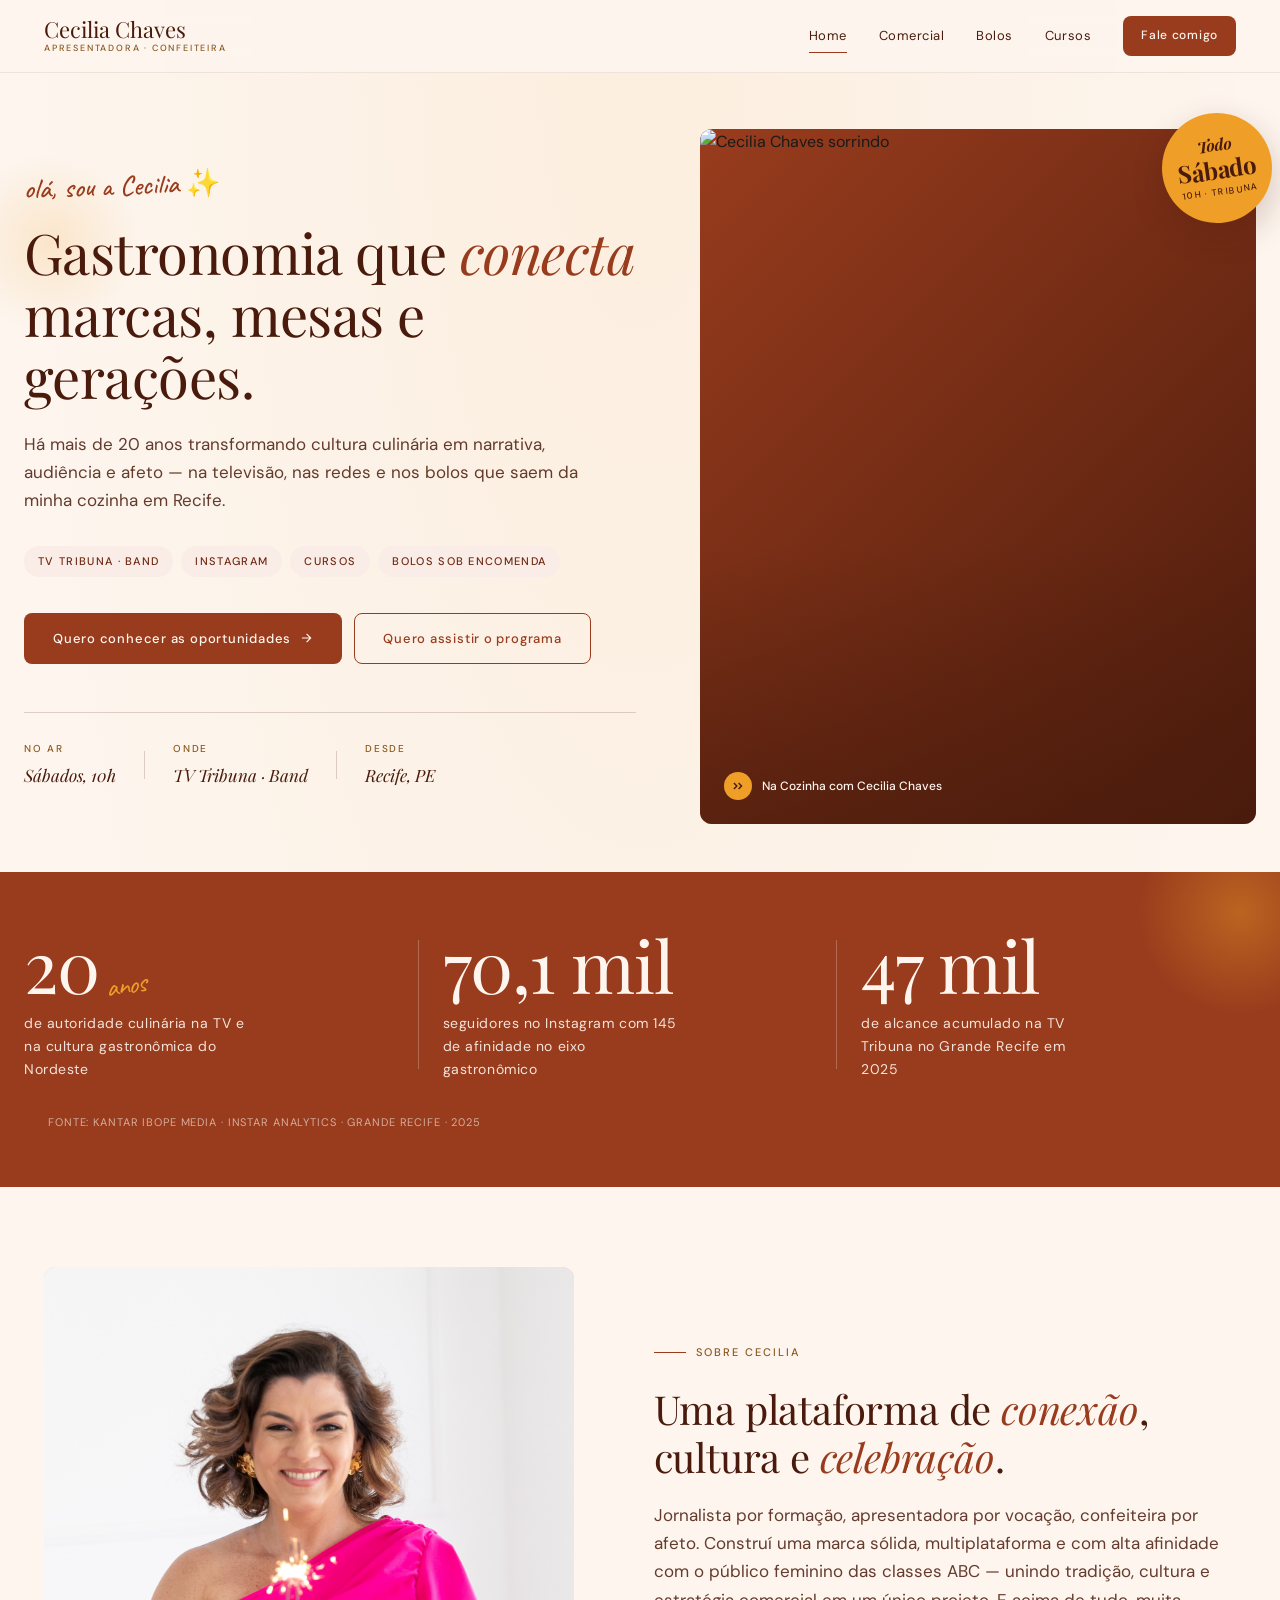
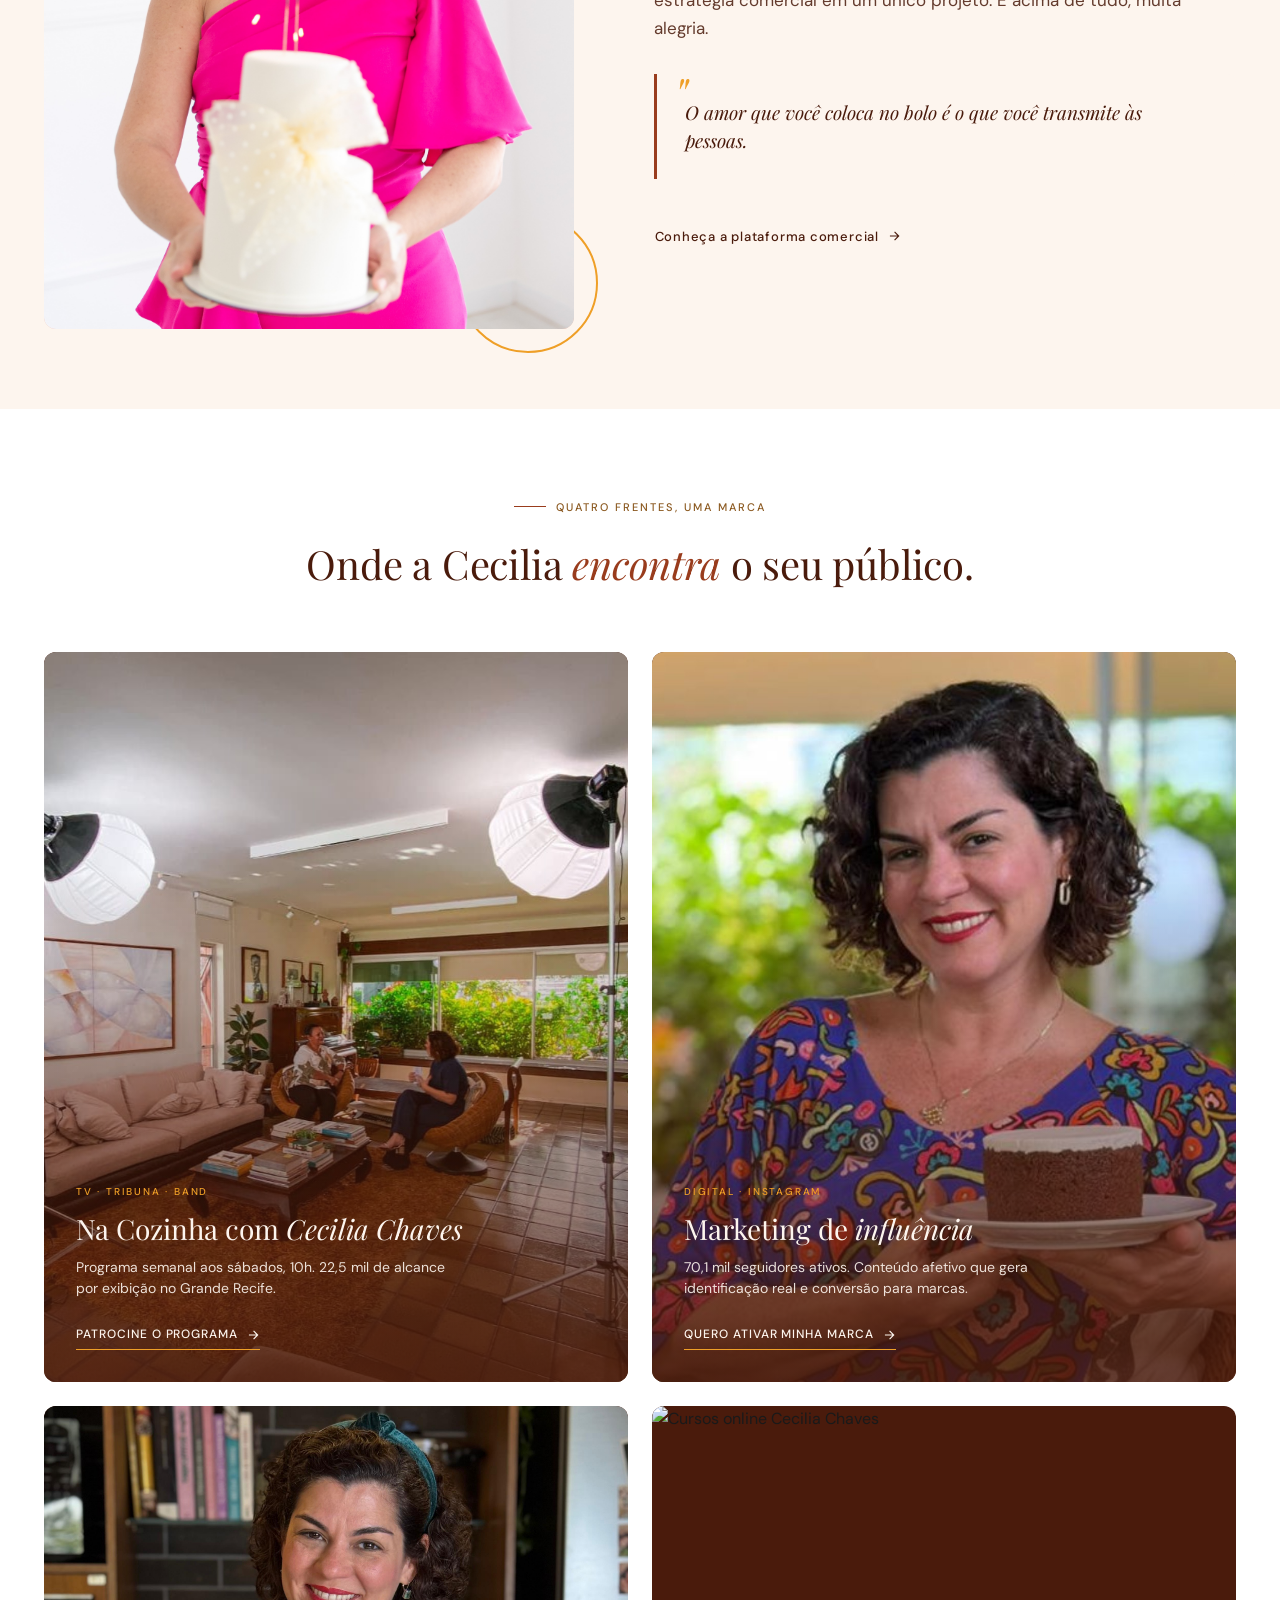
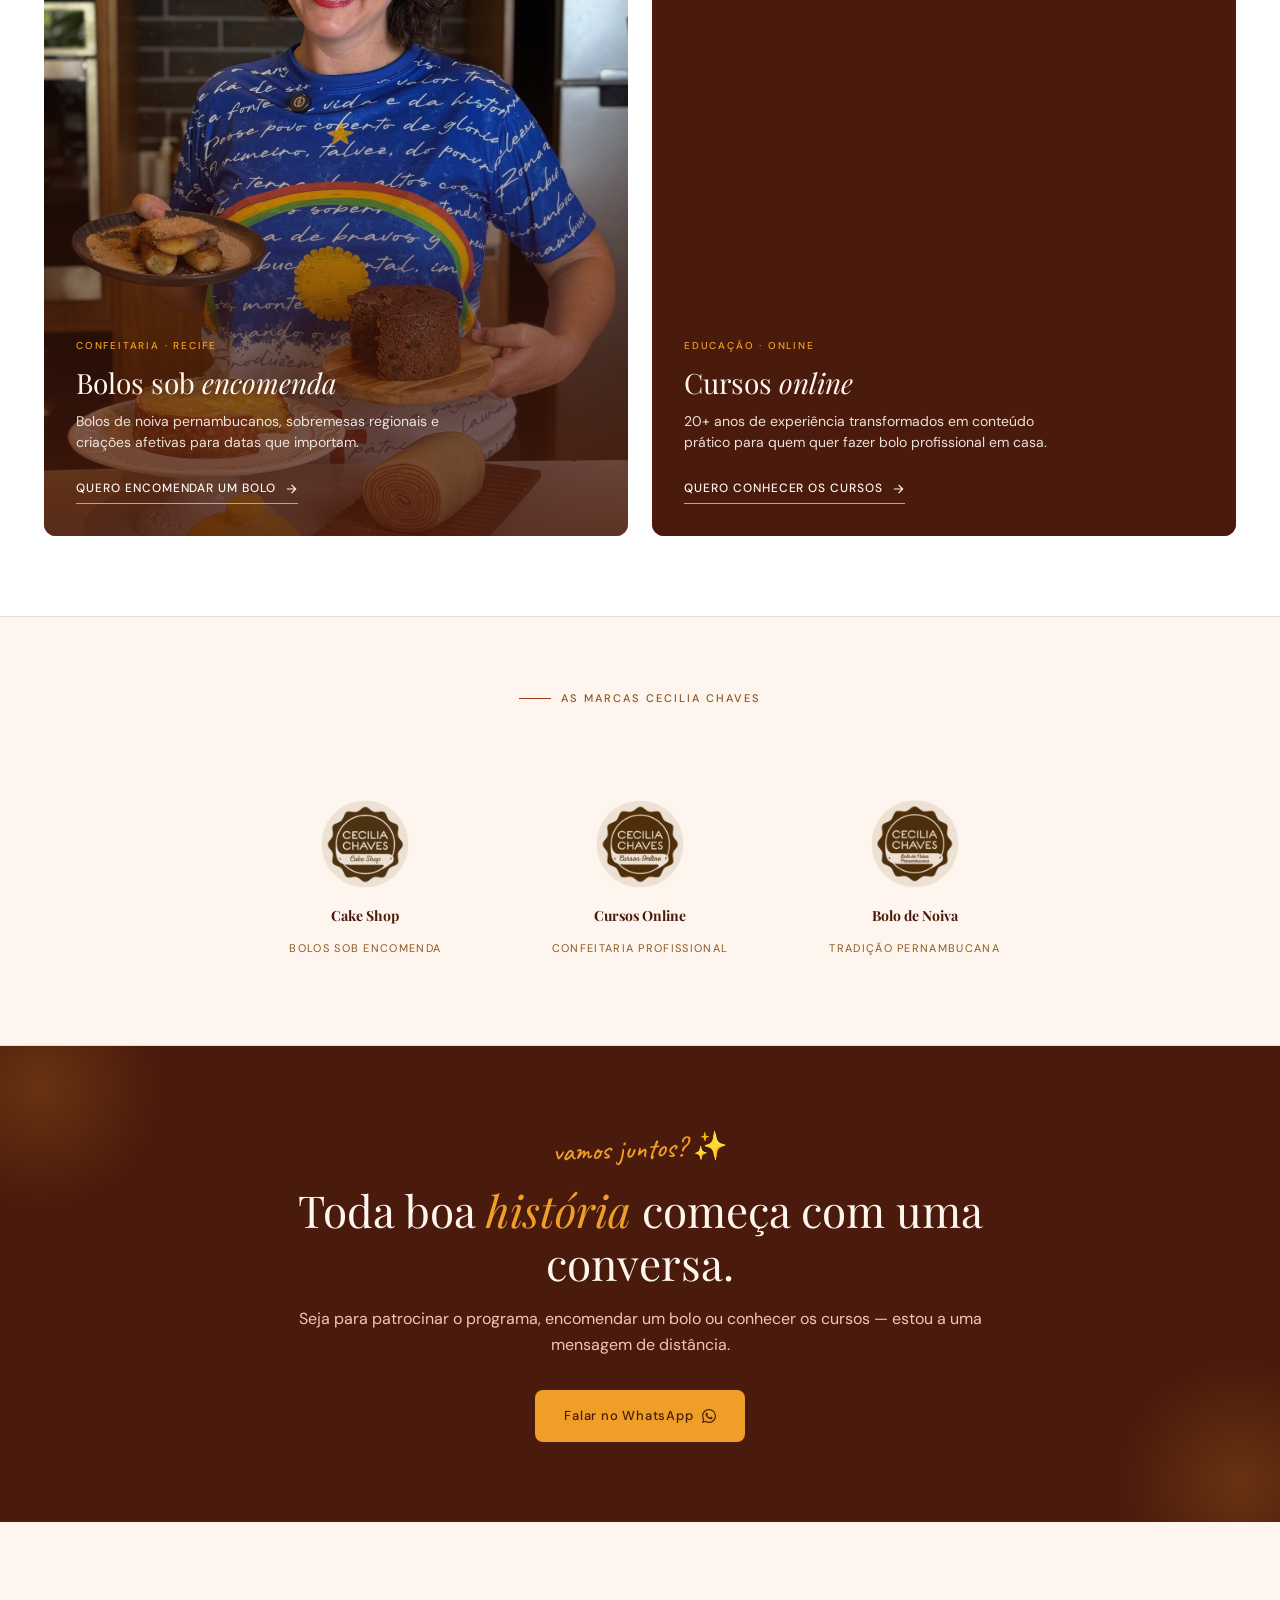
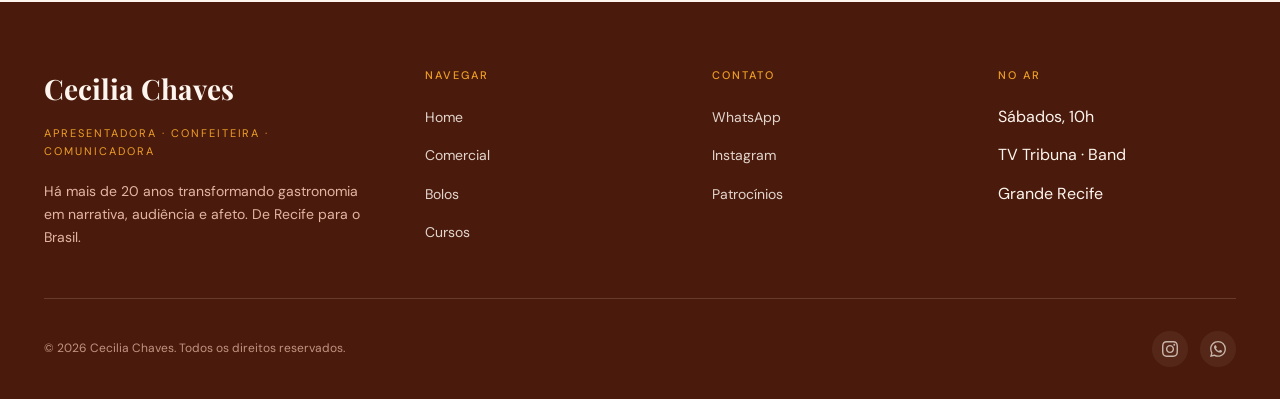
==== commit c043f558: "Update hero and subbrand logos with cleaner assets. Switch the homepage hero to a local image and re" ====
--- a/index.html
+++ b/index.html
@@ -808,17 +808,17 @@
     </div>
     <div class="subbrands__grid">
       <a class="subbrand" href="bolos.html">
-        <img class="subbrand__logo" src="assets/logos/cake-shop.jpg" alt="Cecilia Chaves Cake Shop">
+        <img class="subbrand__logo" src="assets/logos/subbrand-cake-shop.png" alt="Cecilia Chaves Cake Shop">
         <div class="subbrand__name">Cake Shop</div>
         <div class="subbrand__tag">Bolos sob encomenda</div>
       </a>
       <a class="subbrand" href="cursos.html">
-        <img class="subbrand__logo" src="assets/logos/cursos-online.jpg" alt="Cecilia Chaves Cursos Online">
+        <img class="subbrand__logo" src="assets/logos/subbrand-cursos-online.png" alt="Cecilia Chaves Cursos Online">
         <div class="subbrand__name">Cursos Online</div>
         <div class="subbrand__tag">Confeitaria profissional</div>
       </a>
       <a class="subbrand" href="bolos.html#bolo-noiva">
-        <img class="subbrand__logo" src="assets/logos/logo-2.png" alt="Bolo de Noiva Pernambucano">
+        <img class="subbrand__logo" src="assets/logos/subbrand-bolo-noiva.png" alt="Bolo de Noiva Pernambucano">
         <div class="subbrand__name">Bolo de Noiva</div>
         <div class="subbrand__tag">Tradição pernambucana</div>
       </a>
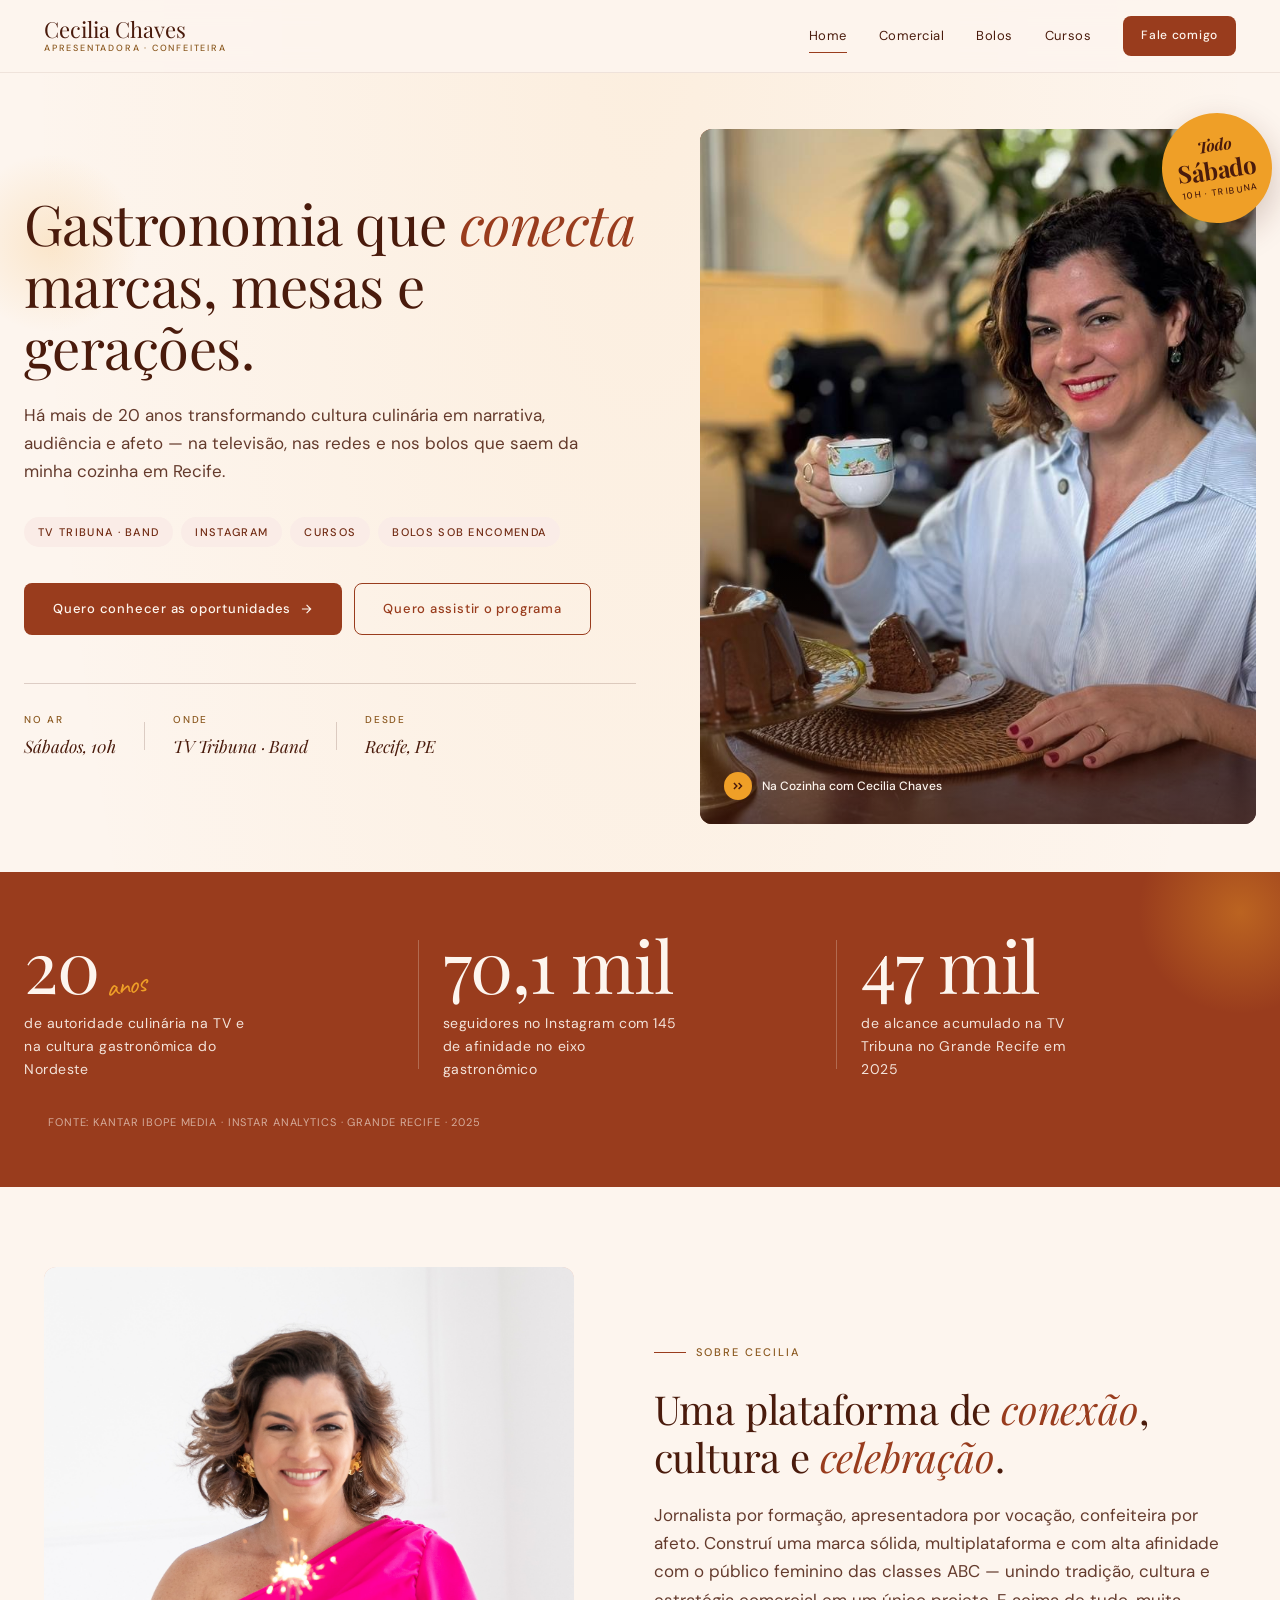
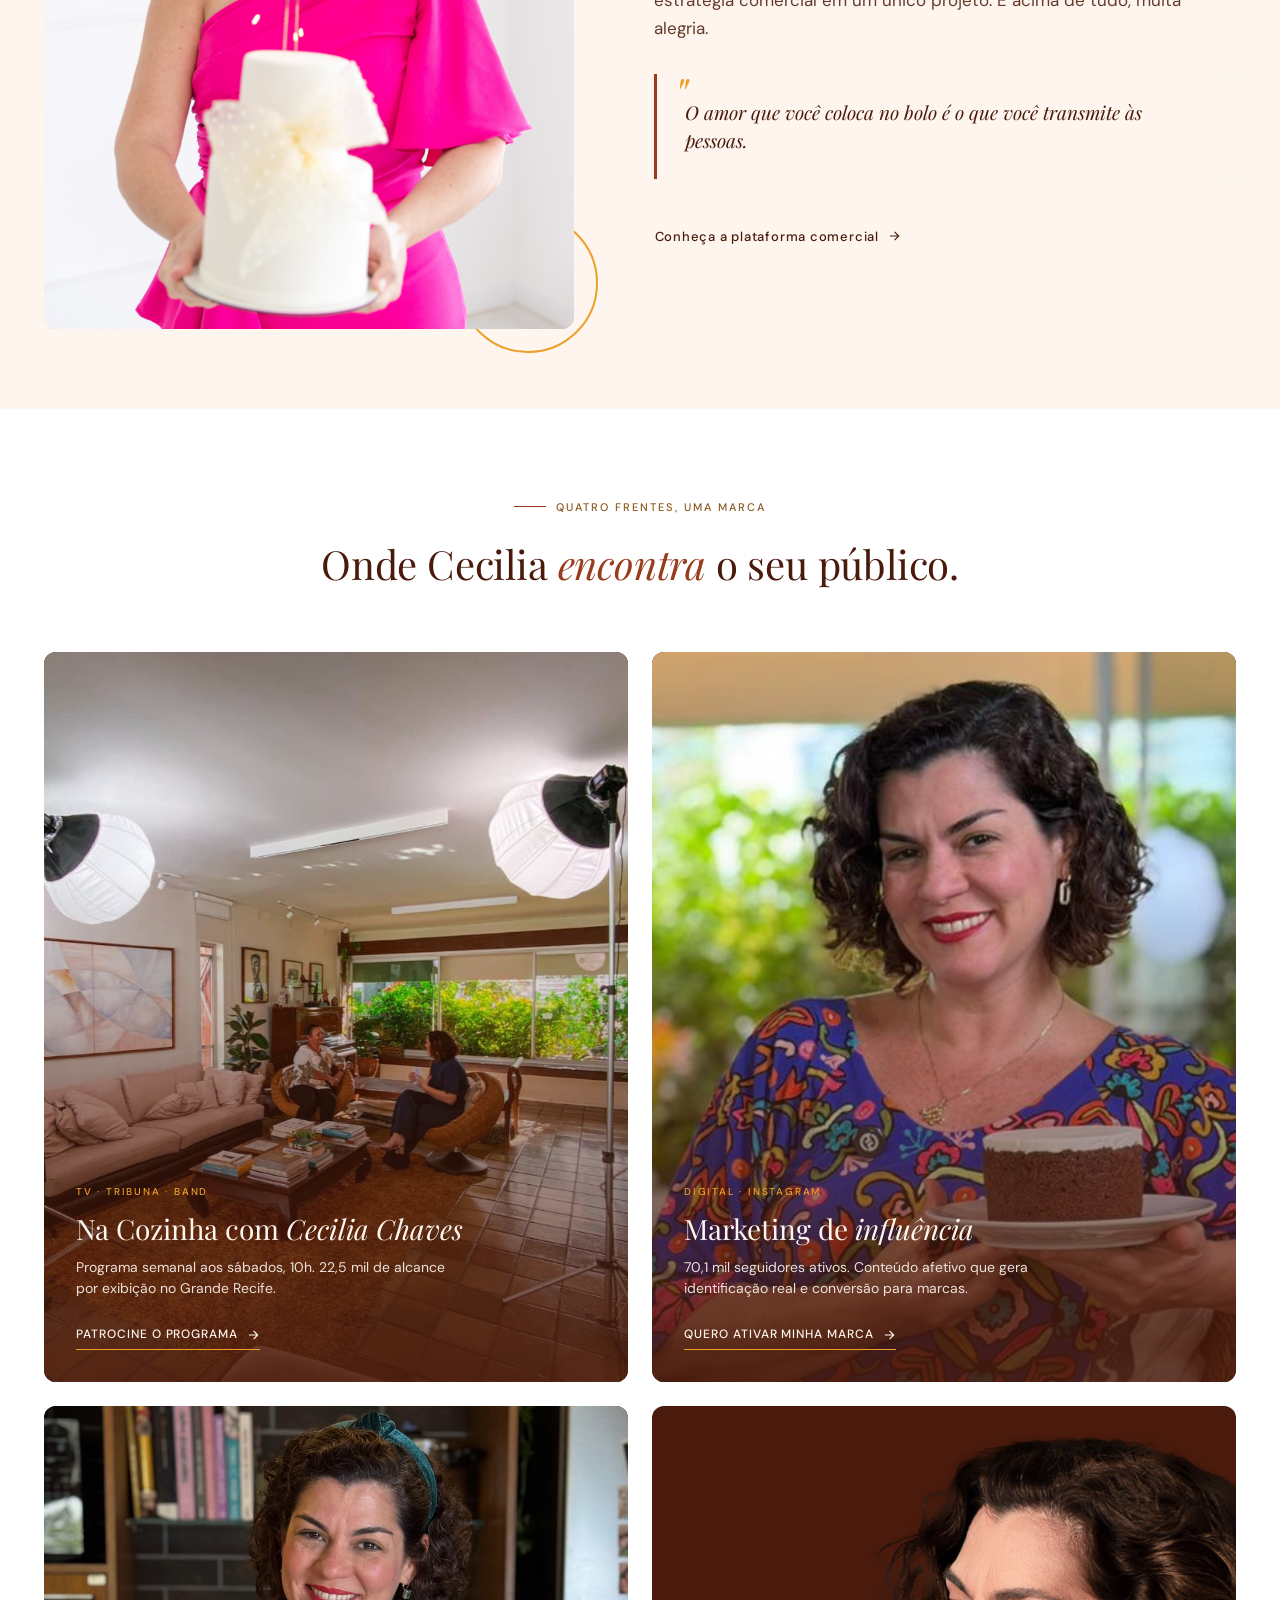
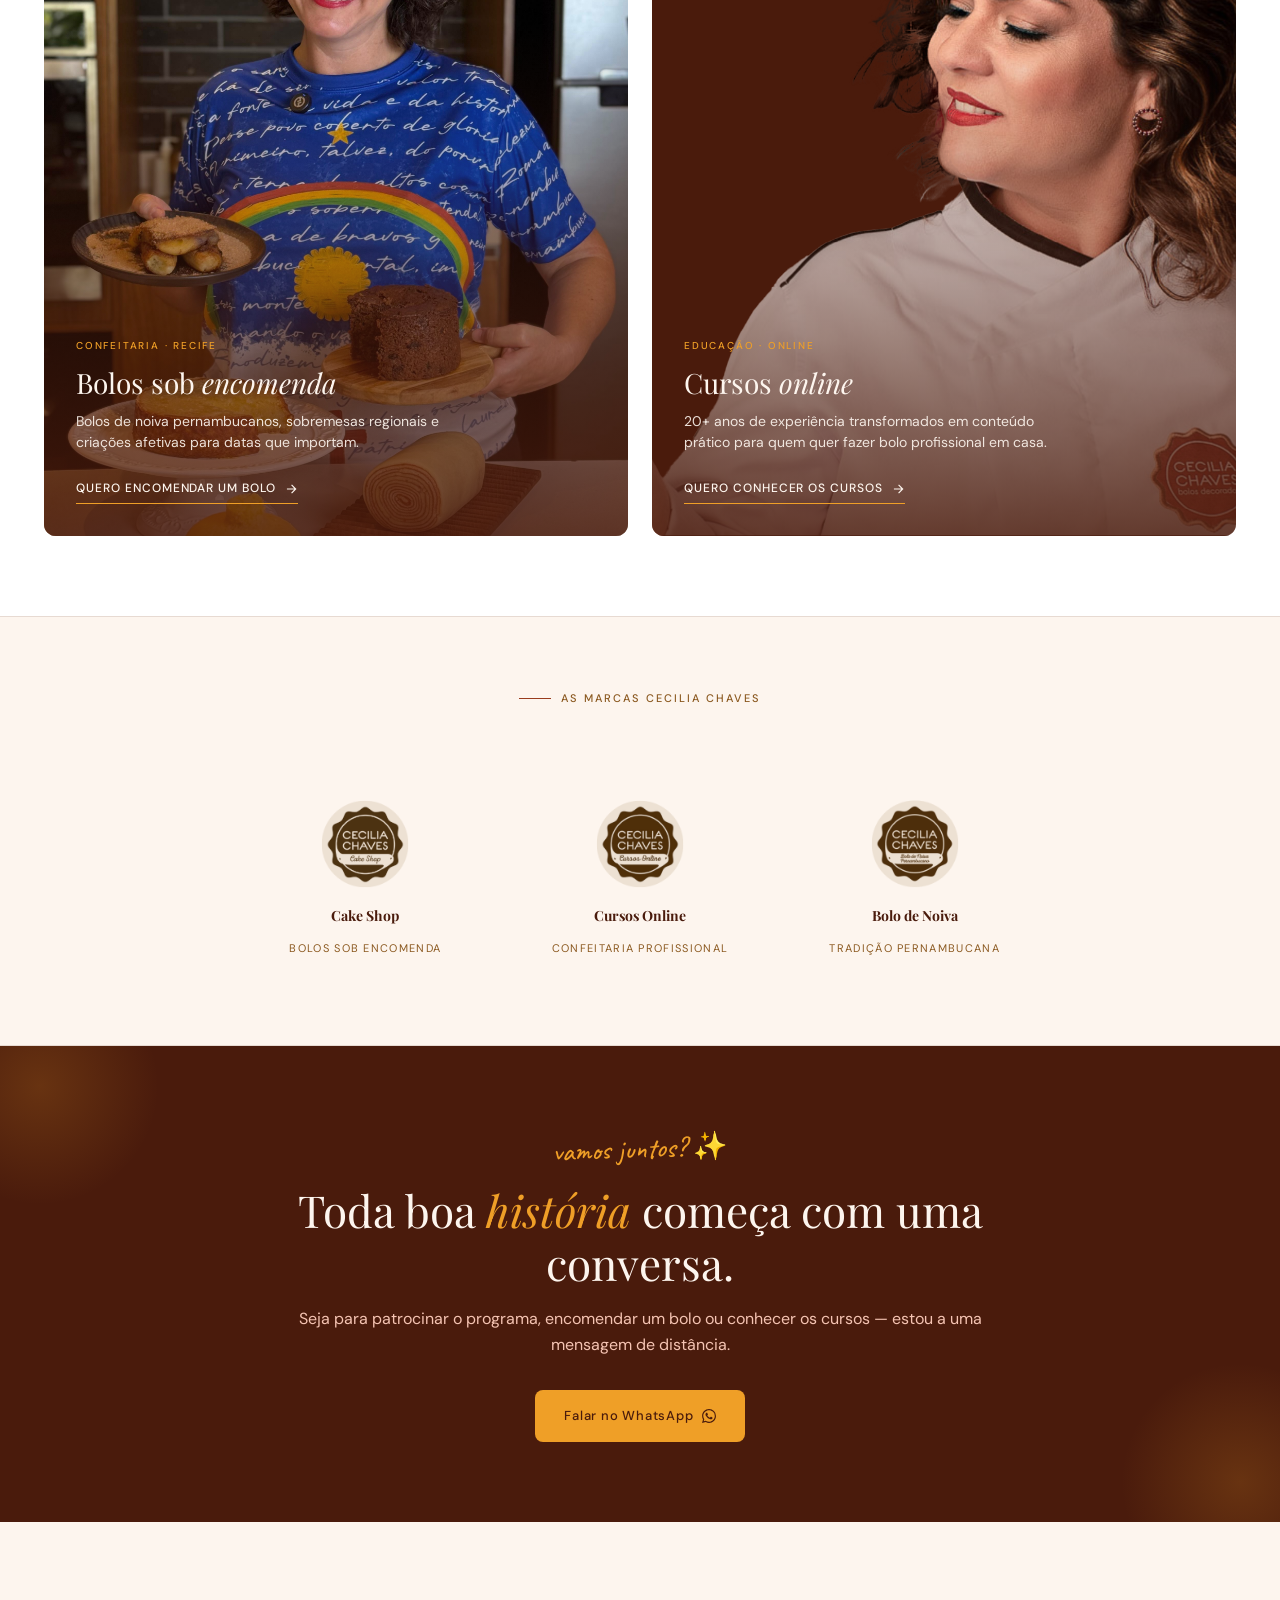
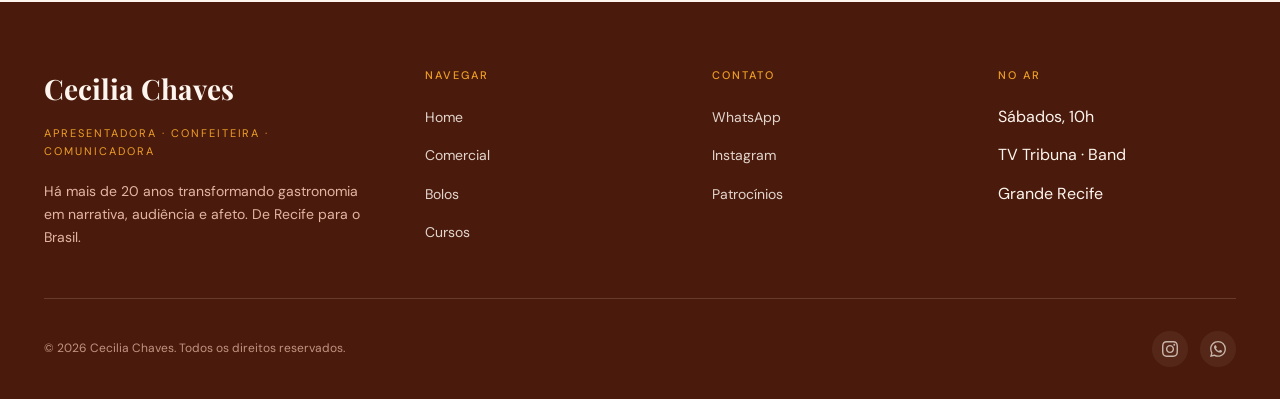
==== commit 6ce9c187: "Fix missing image paths and add core site pages. Remove the hero intro line, update name phrasing, r" ====
--- a/index.html
+++ b/index.html
@@ -637,7 +637,6 @@
   <section class="hero">
     <div class="hero__inner">
       <div>
-        <span class="hero__handwritten">olá, sou a Cecilia ✨</span>
         <h1 class="h-display">Gastronomia que <em>conecta</em> marcas, mesas e gerações.</h1>
         <p class="lede">Há mais de 20 anos transformando cultura culinária em narrativa, audiência e afeto — na televisão, nas redes e nos bolos que saem da minha cozinha em Recife.</p>
 
@@ -676,7 +675,7 @@
 
       <div class="hero__visual">
         <div class="hero__photo">
-          <img src="assets/images/hero-cecilia.jpg" alt="Cecilia Chaves sorrindo">
+          <img src="assets/images/chef-portrait.jpg" alt="Cecilia Chaves sorrindo">
           <div class="hero__photo-caption">
             <div class="hero__photo-caption-icon">
               <svg width="14" height="14" viewBox="0 0 24 24" fill="none" stroke="#4A1B0C" stroke-width="2.5"><path d="M5 17l5-5-5-5M13 17l5-5-5-5"/></svg>
@@ -742,7 +741,7 @@
     <div class="container">
       <div class="pillars__head">
         <div class="eyebrow eyebrow--center">Quatro frentes, uma marca</div>
-        <h2 class="h-section">Onde a Cecilia <em>encontra</em> o seu público.</h2>
+        <h2 class="h-section">Onde Cecilia <em>encontra</em> o seu público.</h2>
       </div>
 
       <div class="pillars__grid">
@@ -786,7 +785,7 @@
         </a>
 
         <a class="pillar" href="cursos.html">
-          <img src="assets/images/cursos-demonstrando.jpg" alt="Cursos online Cecilia Chaves">
+          <img src="assets/images/cursos-demonstando.png" alt="Cursos online Cecilia Chaves">
           <div class="pillar__content">
             <div class="pillar__eyebrow">Educação · Online</div>
             <h3 class="pillar__title">Cursos <em>online</em></h3>
